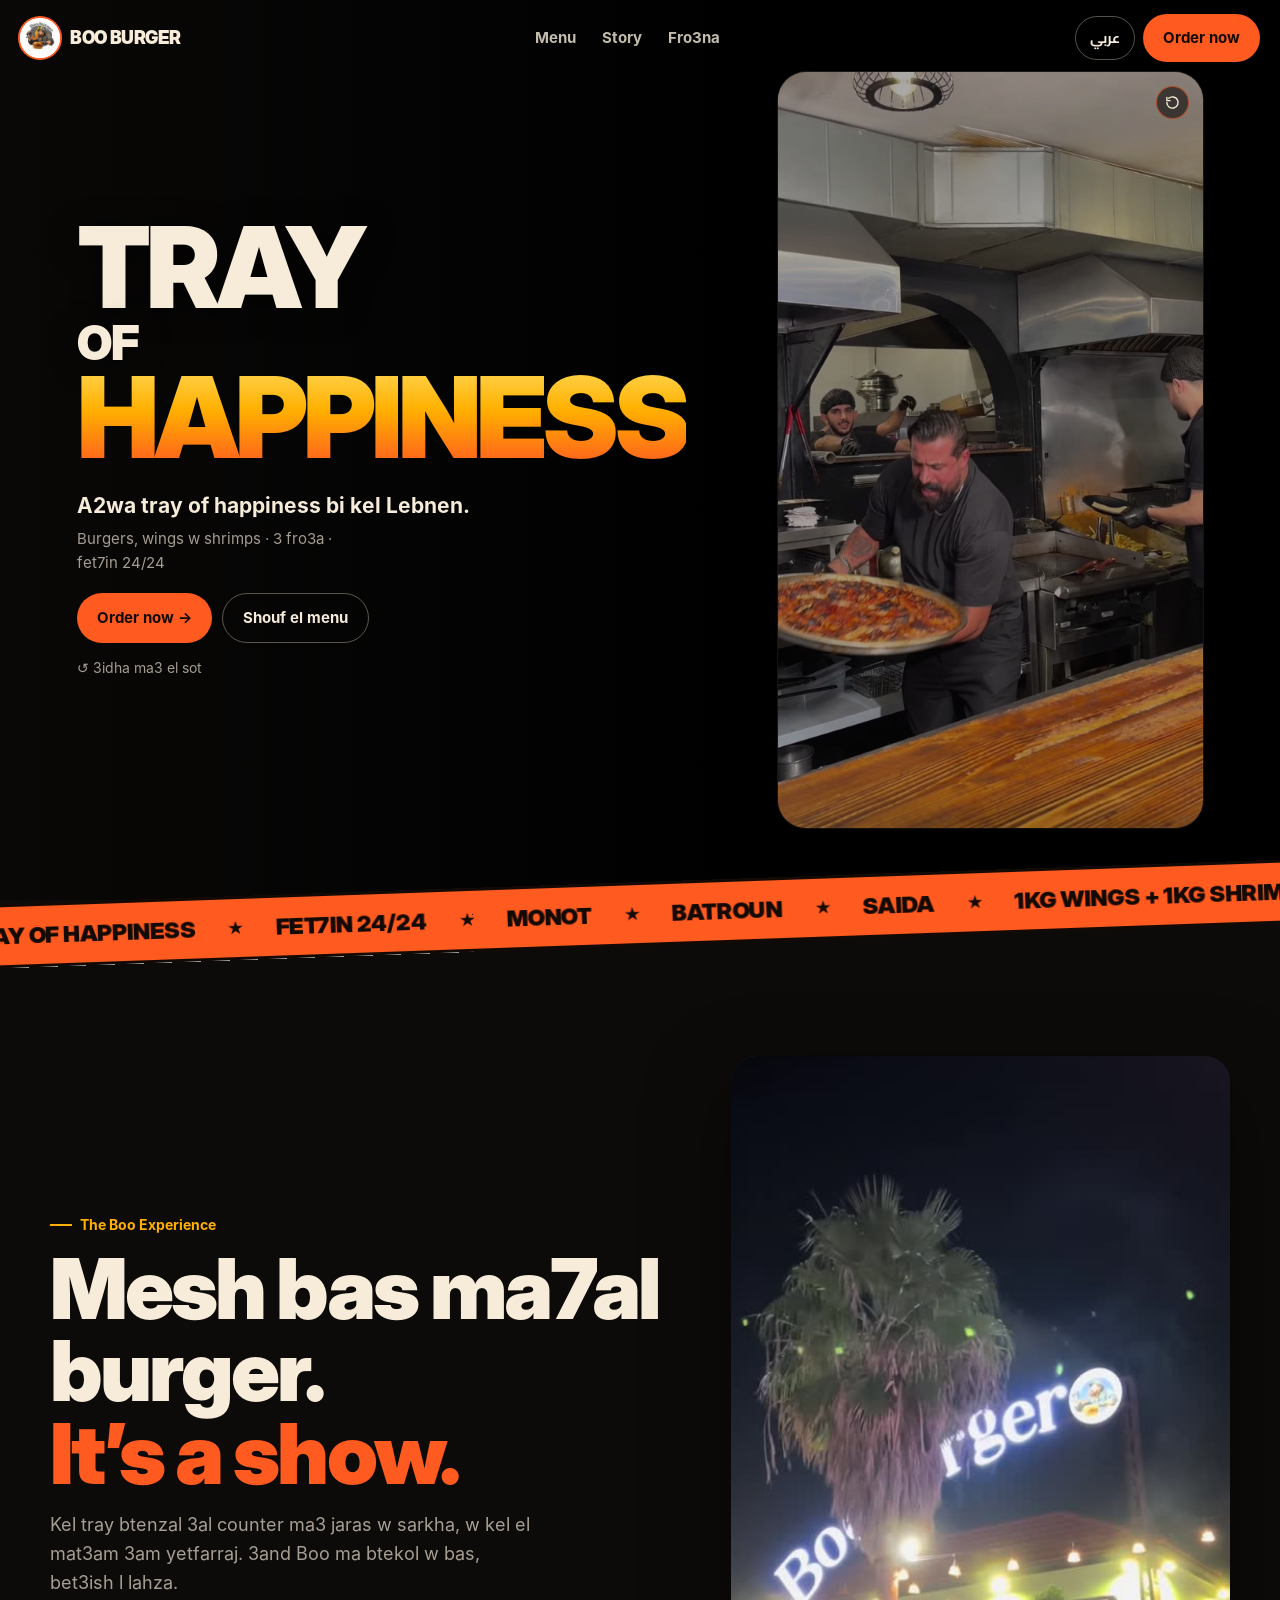
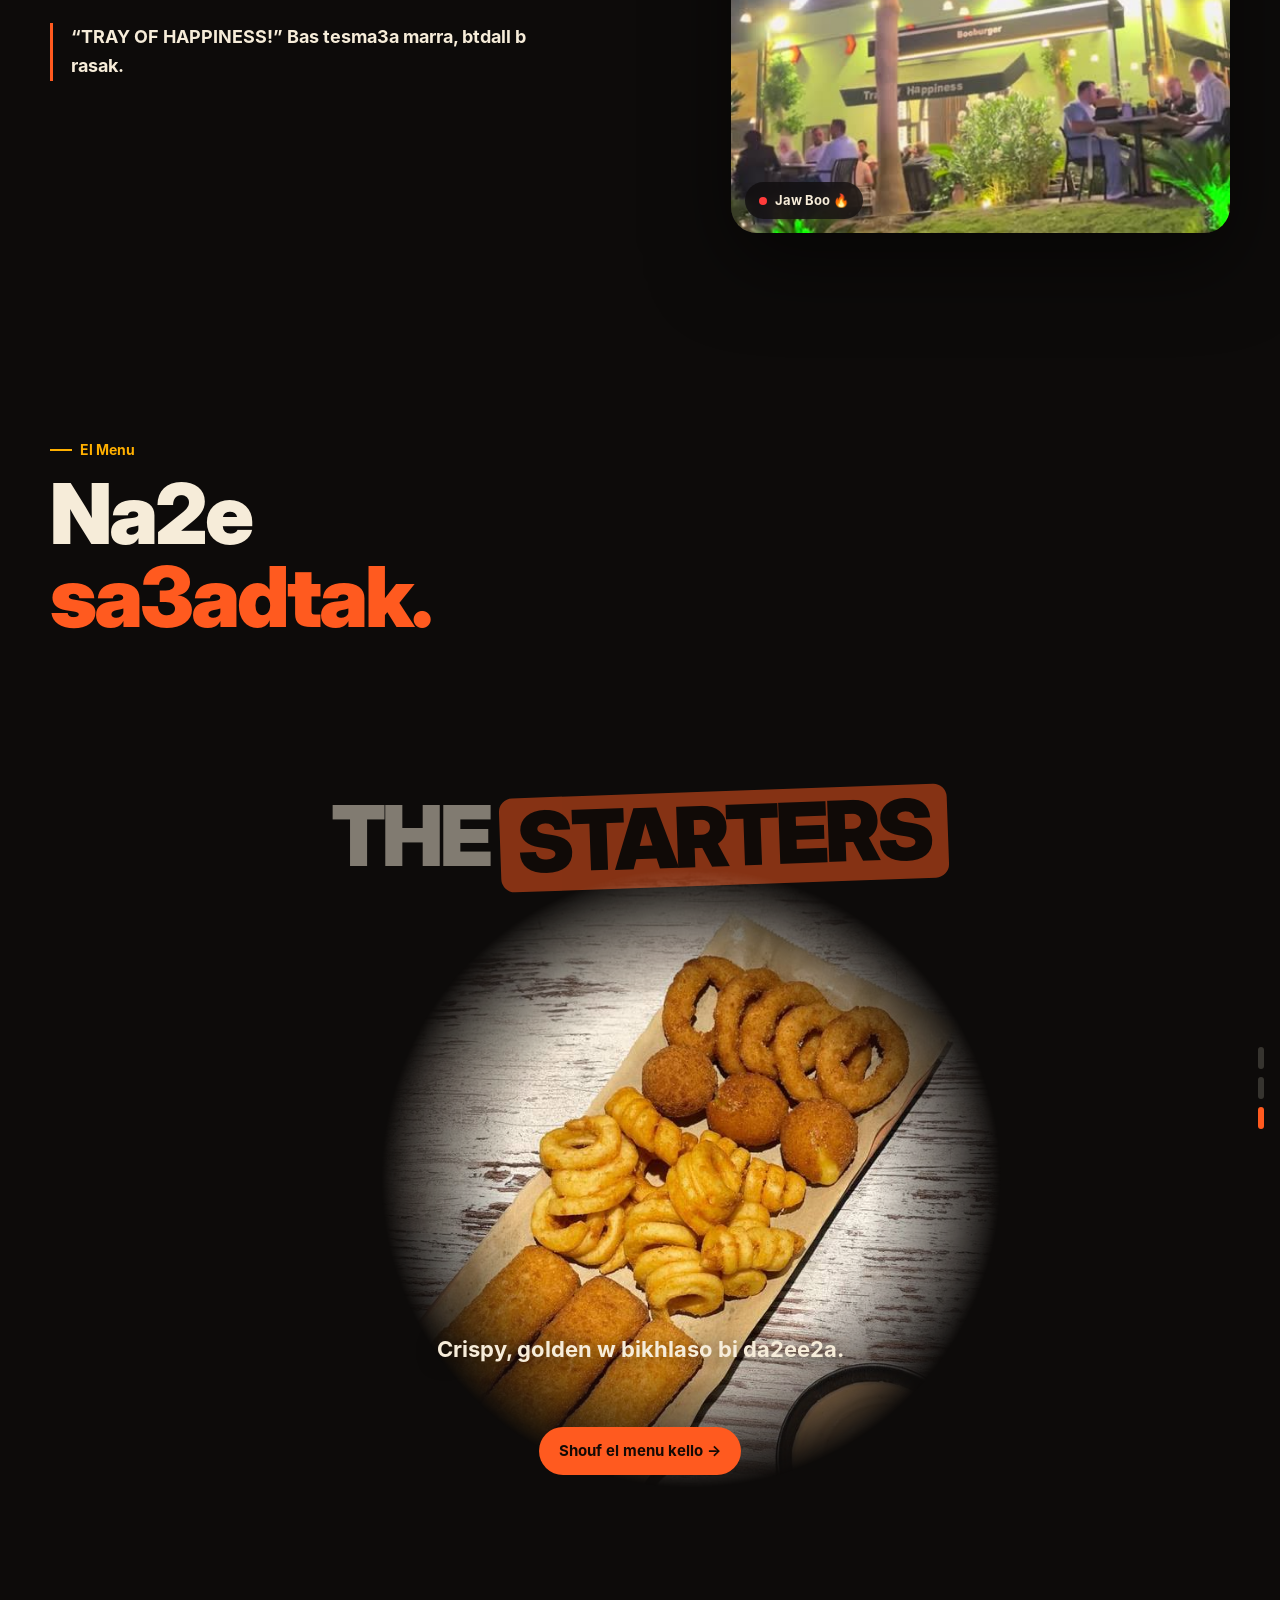
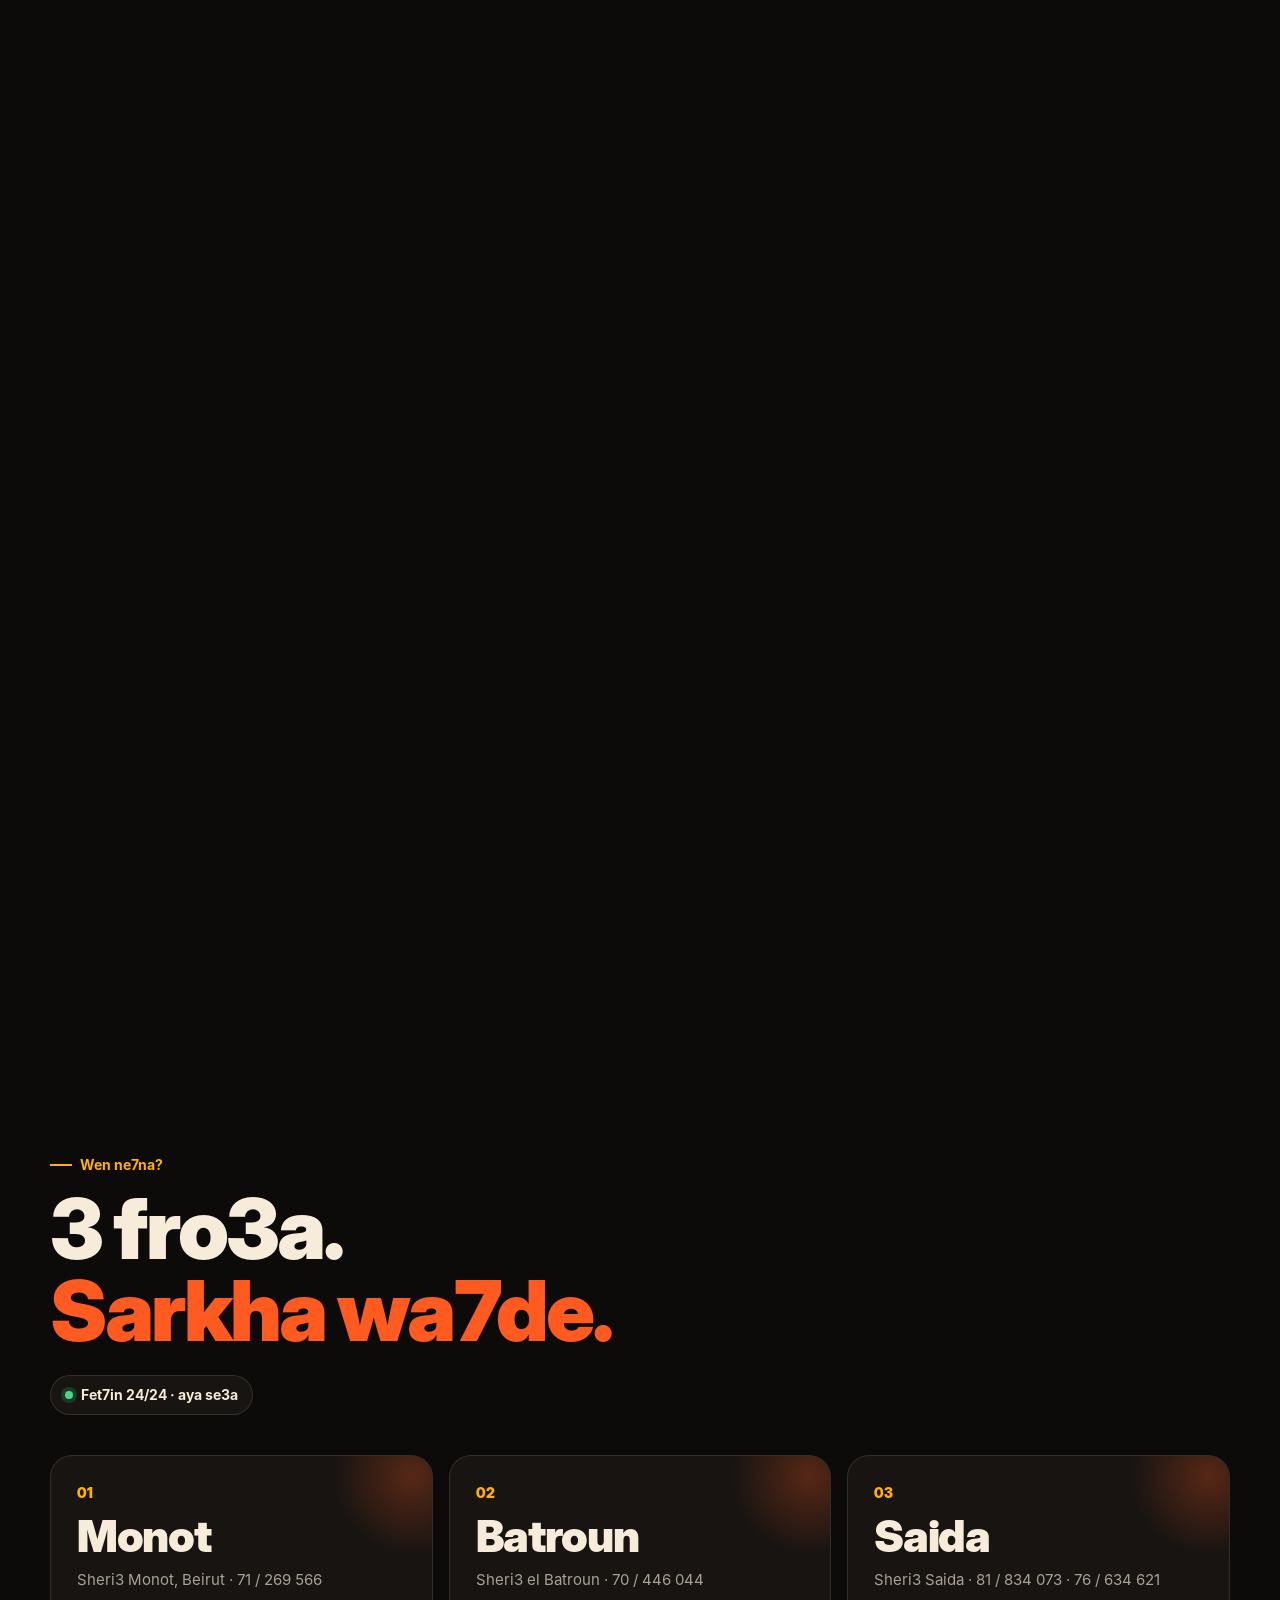
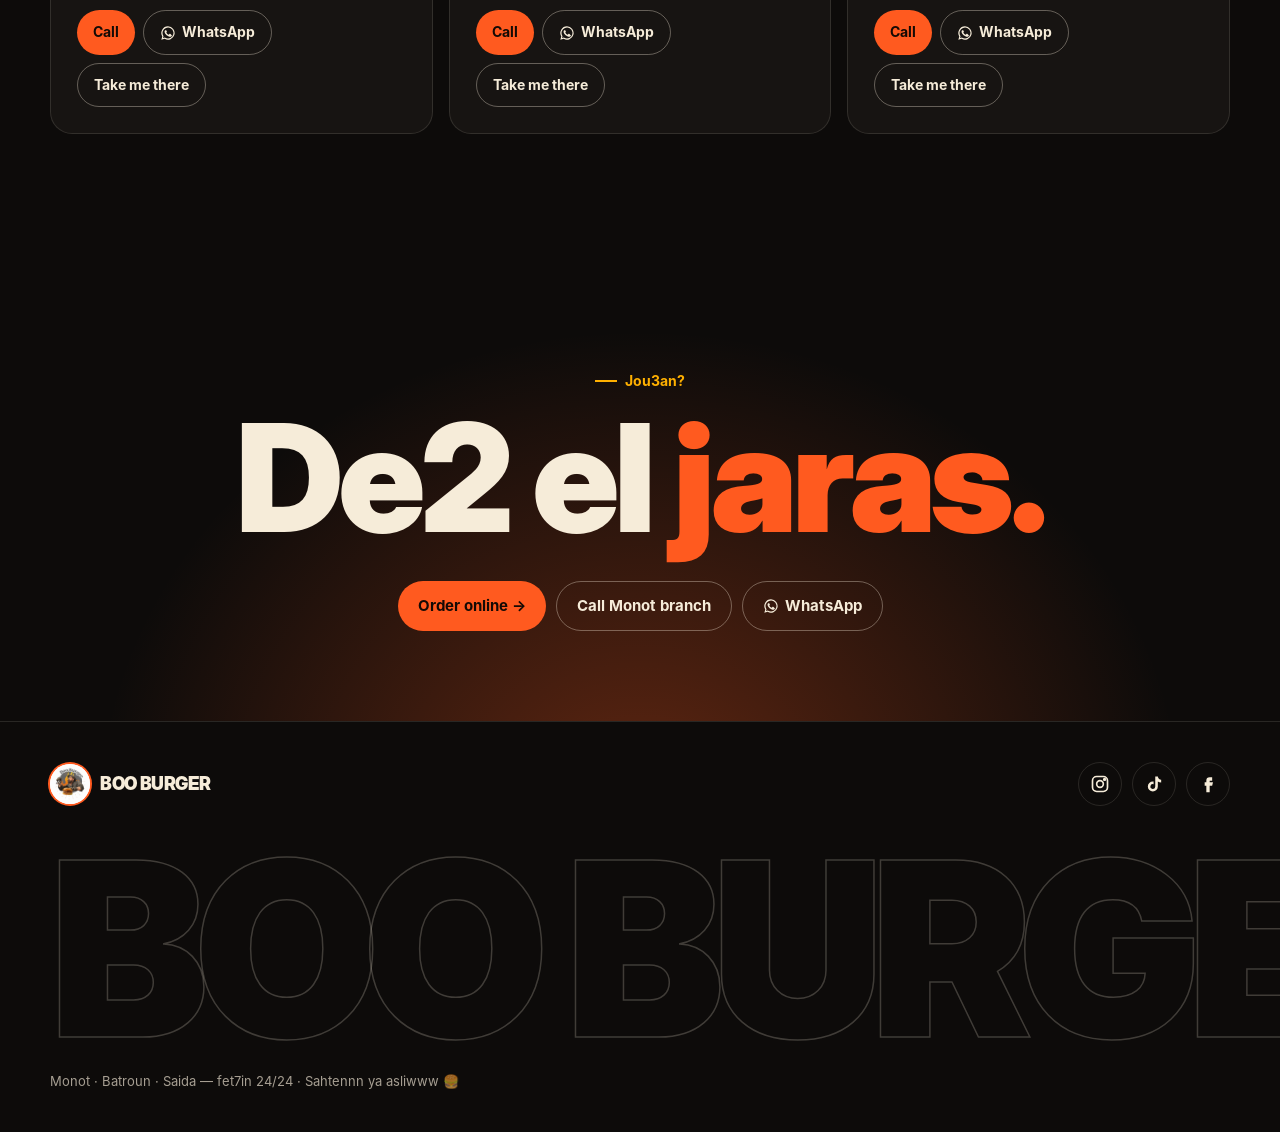
==== index.html @ 5bb448a5 "Boo Burger website demo: home, menu and story pages Home with Tray of Happiness intro video, Boo Exp" ====
<!DOCTYPE html>
<html lang="en" dir="ltr">
<head>
<meta charset="utf-8">
<base href="./">
<meta name="viewport" content="width=device-width, initial-scale=1, viewport-fit=cover">
<title>Boo Burger — Tray of Happiness | Monot · Batroun · Saida</title>
<meta name="description" content="Boo Burger, Lebanon. A2wa tray of happiness bi kel Lebnen: kilo wings, fries, toum w Pepsi. Monot, Batroun w Saida. Fet7in 24/24.">
<meta name="theme-color" content="#0d0b0a">
<meta property="og:title" content="Boo Burger | Tray of Happiness">
<meta property="og:description" content="A2wa tray of happiness bi kel Lebnen. Monot · Batroun · Saida, fet7in 24/24.">
<meta property="og:image" content="assets/img/tray.jpg">
<link rel="icon" href="assets/img/logo.png">
<link rel="preconnect" href="https://fonts.googleapis.com">
<link rel="preconnect" href="https://fonts.gstatic.com" crossorigin>
<link href="https://fonts.googleapis.com/css2?family=Cairo:wght@500;700;900&display=swap" rel="stylesheet">
<link rel="stylesheet" href="assets/site.css">
</head>
<body>


<nav class="nav" id="nav">
  <a href="./" data-nav class="brand"><span class="badge"><img src="assets/img/logo.png" alt="Boo Burger"></span><span class="en">Boo Burger</span></a>
  <div class="links"><a href="menu/" data-nav data-route="menu" data-k="nMenu">Menu</a><a href="thestory/" data-nav data-route="story" data-k="nStory">Story</a><a href="./#branches" data-nav data-route="branches" data-k="nBr">Branches</a></div>
  <div class="navr">
    <button class="lang" id="lang" aria-label="Switch language">عربي</button>
    <a class="pill fire" href="https://fmcshops.com/booburger" target="_blank" rel="noopener" data-k="order">Order now</a>
  </div>
</nav>

<main class="page" data-page="home">
<header class="hero" id="top">
  <canvas class="bgc" id="bgc" width="36" height="64" aria-hidden="true"></canvas>
  <div class="stage"><video id="hv" muted autoplay playsinline preload="auto" poster="assets/img/hero-poster.jpg" src="assets/video/hero.mp4"></video><div class="dim"></div></div>
  <div class="shade"></div>
  <div class="flash" id="flash"></div>

  <div class="copy">
    <h1 class="tray" id="tray" dir="ltr" aria-label="Tray of Happiness">
      <span class="w1">Tray</span><span class="of">of</span><span class="hap"><i class="hp1">Happi</i><i class="hp2">ness</i></span>
    </h1>
    <div class="after">
      <p data-k="heroP">A2wa tray of happiness bi kel Lebnen.</p>
      <p class="sub" data-k="heroSub">Burgers, wings &amp; shrimps · 3 fro3a · fet7in 24/24</p>
      <div class="row">
        <a class="pill fire" href="https://fmcshops.com/booburger" target="_blank" rel="noopener" data-k="orderArrow">Order now →</a>
        <a class="pill ghost" href="menu/" data-nav data-k="seeMenu">See the menu</a>
      </div>
      <button class="replay" id="replay" data-k="replay">↺ Again, with sound</button>
    </div>
  </div>

  <button class="snd call" id="snd" aria-label="Sound">
    <svg id="sndIcon" viewBox="0 0 24 24" fill="none" stroke="currentColor" stroke-width="2.2" stroke-linecap="round"></svg>
    <span class="lbl"></span>
  </button>
</header>

<div class="ticker" aria-hidden="true"><div class="t" data-k="ticker"></div></div>

<section class="sec" id="show">
  <div class="wrap show">
    <div>
      <div class="eyebrow rv"><span class="en">The Boo Experience</span></div>
      <h2 class="h2 rv" data-k="showH">Mesh bas burger joint.<br><em>It's a show.</em></h2>
      <p class="lede rv" data-k="showP">Every tray lands on the counter with a bell and a shout, w kel el mat3am 3am yetfarraj. At Boo you don't just eat, you live the moment.</p>
      <blockquote class="quote rv" data-k="quote">“TRAY OF HAPPINESS!” Once you hear it, btdall b rasak.</blockquote>
    </div>
    <div class="reel rv">
      <video src="assets/video/vibe.mp4" autoplay muted loop playsinline preload="metadata" poster="assets/img/vibe-poster.jpg"></video>
      <div class="tag"><i></i><span data-k="live">Live mn el matbakh</span></div>
    </div>
  </div>
</section>

<section class="sec sc-head" id="na2e">
  <div class="wrap">
    <div class="eyebrow rv" data-k="menuE"></div>
    <h2 class="h2 rv" data-k="menuH"></h2>
  </div>
</section>
<section class="showcase" id="showcase">
  <div class="sc-pin">
    <div class="ch" data-ch="0">
      <h3 class="ttl en">Our signature <span class="tagr">Burgers</span></h3>
      <div class="f" style="--x:16%;--y:60%;--w:min(46vw,360px)" data-fx="-70" data-fy="20" data-fr="-25"><img src="assets/img/sc/b1.jpg" alt="Lebanese burger"></div>
      <div class="f" style="--x:84%;--y:60%;--w:min(46vw,360px)" data-fx="70" data-fy="20" data-fr="25"><img src="assets/img/sc/b3.jpg" alt="Juice burger"></div>
      <div class="f" style="--x:50%;--y:58%;--w:min(74vw,540px)" data-fx="0" data-fy="60" data-fr="0"><img src="assets/img/sc/b2.jpg" alt="Grilled chicken burger"></div>
      <p class="scsub" data-k="sc1"></p>
    </div>
    <div class="ch" data-ch="1">
      <h3 class="ttl en">Tray of <span class="tagr">Happiness</span></h3>
      <div class="f" style="--x:30%;--y:60%;--w:min(64vw,500px)" data-fx="-80" data-fy="10" data-fr="-30"><img src="assets/img/sc/wings.jpg" alt="Wings tray"></div>
      <div class="f" style="--x:70%;--y:63%;--w:min(64vw,500px)" data-fx="80" data-fy="15" data-fr="30"><img src="assets/img/sc/shrimp.jpg" alt="Shrimp tray"></div>
      <p class="scsub" data-k="sc2"></p>
    </div>
    <div class="ch" data-ch="2">
      <h3 class="ttl en">The <span class="tagr">Starters</span></h3>
      <div class="f" style="--x:54%;--y:60%;--w:min(92vw,620px)" data-fx="70" data-fy="30" data-fr="18"><img src="assets/img/sc/platter.jpg" alt="Starters platter"></div>
      <p class="scsub" data-k="sc3"></p>
    </div>
    <div class="sc-dots" aria-hidden="true"><i></i><i></i><i></i></div>
    <a class="pill fire sc-cta" href="menu/" data-nav data-k="scCta"></a>
  </div>
</section>

<section class="sec" id="branches">
  <div class="wrap">
    <div class="eyebrow rv" data-k="brE">Wen ne7na?</div>
    <h2 class="h2 rv" data-k="brH">3 branches.<br><em>One shout.</em></h2>
    <div style="margin-top:22px" class="rv"><span class="open" id="open"><i></i><span></span></span></div>
    <div class="branches">
      <div class="br rv">
        <span class="n">01</span><h3 data-k="b1">Monot</h3><span class="meta"><span data-k="b1m">Monot Street, Beirut</span> · <bdi dir="ltr">71 / 269 566</bdi></span>
        <div class="row"><a class="pill fire" href="tel:+96171269566" data-k="call">Call</a><a class="pill ghost wa" data-wa="96171269566" target="_blank" rel="noopener"><svg viewBox="0 0 24 24" width="16" height="16" fill="currentColor"><path d="M12 2a10 10 0 0 0-8.6 15.1L2 22l5-1.3A10 10 0 1 0 12 2zm0 18.2a8.2 8.2 0 0 1-4.2-1.2l-.3-.2-3 .8.8-2.9-.2-.3A8.2 8.2 0 1 1 12 20.2zm4.5-6.1c-.2-.1-1.5-.7-1.7-.8s-.4-.1-.6.1-.7.8-.8 1-.3.2-.5.1a6.7 6.7 0 0 1-3.3-2.9c-.2-.4.2-.4.7-1.3.1-.2 0-.3 0-.4l-.8-1.8c-.2-.5-.4-.4-.6-.4h-.5a1 1 0 0 0-.7.3 3 3 0 0 0-.9 2.2 5.2 5.2 0 0 0 1.1 2.8 11.9 11.9 0 0 0 4.6 4c1.7.7 2.4.8 3.2.7.5-.1 1.5-.6 1.8-1.2s.2-1.1.1-1.2-.2-.2-.4-.3z"/></svg>WhatsApp</a><a class="pill ghost" href="https://share.google/N6n7sUyI0MMJipxE0" target="_blank" rel="noopener" data-k="dir">Khodni la honik</a></div>
      </div>
      <div class="br rv">
        <span class="n">02</span><h3 data-k="b2">Batroun</h3><span class="meta"><span data-k="b2m">Batroun Street</span> · <bdi dir="ltr">70 / 446 044</bdi></span>
        <div class="row"><a class="pill fire" href="tel:+96170446044" data-k="call">Call</a><a class="pill ghost wa" data-wa="96170446044" target="_blank" rel="noopener"><svg viewBox="0 0 24 24" width="16" height="16" fill="currentColor"><path d="M12 2a10 10 0 0 0-8.6 15.1L2 22l5-1.3A10 10 0 1 0 12 2zm0 18.2a8.2 8.2 0 0 1-4.2-1.2l-.3-.2-3 .8.8-2.9-.2-.3A8.2 8.2 0 1 1 12 20.2zm4.5-6.1c-.2-.1-1.5-.7-1.7-.8s-.4-.1-.6.1-.7.8-.8 1-.3.2-.5.1a6.7 6.7 0 0 1-3.3-2.9c-.2-.4.2-.4.7-1.3.1-.2 0-.3 0-.4l-.8-1.8c-.2-.5-.4-.4-.6-.4h-.5a1 1 0 0 0-.7.3 3 3 0 0 0-.9 2.2 5.2 5.2 0 0 0 1.1 2.8 11.9 11.9 0 0 0 4.6 4c1.7.7 2.4.8 3.2.7.5-.1 1.5-.6 1.8-1.2s.2-1.1.1-1.2-.2-.2-.4-.3z"/></svg>WhatsApp</a><a class="pill ghost" href="https://www.google.com/maps/search/?api=1&query=Boo+Burger+Batroun" target="_blank" rel="noopener" data-k="dir">Khodni la honik</a></div>
      </div>
      <div class="br rv">
        <span class="n">03</span><h3 data-k="b3">Saida</h3><span class="meta"><span data-k="b3m">Saida Street</span> · <bdi dir="ltr">81 / 834 073</bdi> · <bdi dir="ltr">76 / 634 621</bdi></span>
        <div class="row"><a class="pill fire" href="tel:+96181834073" data-k="call">Call</a><a class="pill ghost wa" data-wa="96181834073" target="_blank" rel="noopener"><svg viewBox="0 0 24 24" width="16" height="16" fill="currentColor"><path d="M12 2a10 10 0 0 0-8.6 15.1L2 22l5-1.3A10 10 0 1 0 12 2zm0 18.2a8.2 8.2 0 0 1-4.2-1.2l-.3-.2-3 .8.8-2.9-.2-.3A8.2 8.2 0 1 1 12 20.2zm4.5-6.1c-.2-.1-1.5-.7-1.7-.8s-.4-.1-.6.1-.7.8-.8 1-.3.2-.5.1a6.7 6.7 0 0 1-3.3-2.9c-.2-.4.2-.4.7-1.3.1-.2 0-.3 0-.4l-.8-1.8c-.2-.5-.4-.4-.6-.4h-.5a1 1 0 0 0-.7.3 3 3 0 0 0-.9 2.2 5.2 5.2 0 0 0 1.1 2.8 11.9 11.9 0 0 0 4.6 4c1.7.7 2.4.8 3.2.7.5-.1 1.5-.6 1.8-1.2s.2-1.1.1-1.2-.2-.2-.4-.3z"/></svg>WhatsApp</a><a class="pill ghost" href="https://www.google.com/maps/search/?api=1&query=Boo+Burger+Saida" target="_blank" rel="noopener" data-k="dir">Khodni la honik</a></div>
      </div>
    </div>
  </div>
</section>

<section class="cta">
  <div class="wrap">
    <div class="eyebrow rv" style="justify-content:center" data-k="ctaE">Jou3an?</div>
    <h2 class="h2 rv" data-k="ctaH">Ring the <em>bell.</em></h2>
    <div class="row rv">
      <a class="pill fire" href="https://fmcshops.com/booburger" target="_blank" rel="noopener" data-k="orderOnline">Order online →</a>
      <a class="pill ghost" href="tel:+96171269566" data-k="callMonot">Call Monot</a>
      <a class="pill ghost wa" data-wa="96171269566" target="_blank" rel="noopener"><svg viewBox="0 0 24 24" width="16" height="16" fill="currentColor"><path d="M12 2a10 10 0 0 0-8.6 15.1L2 22l5-1.3A10 10 0 1 0 12 2zm0 18.2a8.2 8.2 0 0 1-4.2-1.2l-.3-.2-3 .8.8-2.9-.2-.3A8.2 8.2 0 1 1 12 20.2zm4.5-6.1c-.2-.1-1.5-.7-1.7-.8s-.4-.1-.6.1-.7.8-.8 1-.3.2-.5.1a6.7 6.7 0 0 1-3.3-2.9c-.2-.4.2-.4.7-1.3.1-.2 0-.3 0-.4l-.8-1.8c-.2-.5-.4-.4-.6-.4h-.5a1 1 0 0 0-.7.3 3 3 0 0 0-.9 2.2 5.2 5.2 0 0 0 1.1 2.8 11.9 11.9 0 0 0 4.6 4c1.7.7 2.4.8 3.2.7.5-.1 1.5-.6 1.8-1.2s.2-1.1.1-1.2-.2-.2-.4-.3z"/></svg>WhatsApp</a>
    </div>
  </div>
</section>
</main>

<main class="page" data-page="menu" hidden>
<section class="sec menu-page" id="menu">
  <div class="wrap">
    <div class="menu-head">
      <div>
        <div class="eyebrow" data-k="menuE"></div>
        <h2 class="h2" data-k="menuH"></h2>
      </div>
    </div>
    <div class="chipbar">
      <div class="tabs" id="tabs">
        <button class="tab on" data-f="kg" data-k="cKg"></button>
        <button class="tab" data-f="burgers" data-k="cBurg"></button>
        <button class="tab" data-f="apps" data-k="cApps"></button>
        <button class="tab" data-f="drinks" data-k="cDrinks"></button>
      </div>
    </div>

    <div class="grp" data-c="kg" id="g_kg">
      <article class="tbig">
        <div class="ph"><img src="assets/img/tray.jpg" alt="Tray of Happiness" style="object-position:50% 45%"><span class="chip" data-k="chipLegend"></span><span class="kg">1KG + 1KG</span></div>
        <div class="bd">
          <h3>Tray of Happiness</h3>
          <p class="combo">1KG Wings + 1KG Shrimps</p>
          <p data-k="m_tray"></p>
          <div class="bigprice"><b>$33</b><small class="lbp" data-lbp="2970000"></small></div>
          <a class="pill fire" href="https://fmcshops.com/booburger" target="_blank" rel="noopener" data-k="go"></a>
        </div>
      </article>
      <h3 class="subh" data-k="cKgH"></h3>
      <div class="blist" id="l_kg"></div>
    </div>

    <div class="grp" data-c="burgers" id="g_burgers">
          <h3 class="subh" data-k="cBurgH"></h3>
          <div class="blist" id="l_burgers"></div>
    </div>

    <div class="grp" data-c="apps" id="g_apps">
      <h3 class="subh" data-k="cAppsH"></h3>
      <div class="blist" id="l_apps"></div>
    </div>

    <div class="grp" data-c="drinks" id="g_drinks">
      <h3 class="subh" data-k="cDrinksH"></h3>
      <div class="blist" id="l_drinks"></div>
    </div>

    <p class="note" data-k="note"></p>
  </div>
</section>
</main>

<main class="page" data-page="story" hidden>
<section class="story" id="story">
  <div class="sv"><video src="assets/video/story-highlight.mp4" autoplay muted loop playsinline preload="metadata" poster="assets/img/story-poster.jpg"></video></div>
  <div class="wrap scopy">
    <div class="eyebrow rv" data-k="stE"></div>
    <h2 class="h2 rv" data-k="stH"></h2>
    <p class="lede rv" data-k="stP"></p>
    <div class="who rv"><span class="badge"><img src="assets/img/logo.png" alt=""></span><div><b class="en">Ibrahim Farchoukh</b><small data-k="stWho"></small></div></div>
    <button class="pill fire rv" id="playStory" data-k="stBtn"></button>
  </div>
</section>
</main>

<footer>
  <div class="wrap">
    <div class="foot">
      <a href="./" data-nav class="brand"><span class="badge"><img src="assets/img/logo.png" alt=""></span><span class="en">Boo Burger</span></a>
      <div class="soc">
        <a href="https://www.instagram.com/booburger.lb/" target="_blank" rel="noopener" aria-label="Instagram"><svg viewBox="0 0 24 24" fill="none" stroke="currentColor" stroke-width="2"><rect x="3" y="3" width="18" height="18" rx="5"/><circle cx="12" cy="12" r="4"/><circle cx="17.5" cy="6.5" r="1" fill="currentColor"/></svg></a>
        <a href="https://www.tiktok.com/@booburgerlb" target="_blank" rel="noopener" aria-label="TikTok"><svg viewBox="0 0 24 24" fill="currentColor"><path d="M16.6 3c.3 2.2 1.8 3.8 4 4v3.1c-1.5 0-2.9-.4-4-1.2V15a6 6 0 1 1-6-6c.3 0 .6 0 .9.1v3.2a2.9 2.9 0 1 0 2 2.7V3h3.1z"/></svg></a>
        <a href="https://www.facebook.com/Booburger.lb" target="_blank" rel="noopener" aria-label="Facebook"><svg viewBox="0 0 24 24" fill="currentColor"><path d="M14 8h3V4h-3a4 4 0 0 0-4 4v2H8v4h2v8h4v-8h3l1-4h-4V8z"/></svg></a>
      </div>
    </div>
    <div class="mark">Boo Burger</div>
    <p class="fine" data-k="fine">Monot · Batroun · Saida — fet7in 24/24</p>
  </div>
</footer>

<div class="modal" id="modal" aria-hidden="true">
  <button class="mclose" id="mclose" aria-label="Close">✕</button>
  <video id="fullv" controls playsinline preload="none" poster="assets/img/story-poster.jpg" src="assets/video/story-full.mp4"></video>
</div>

<div class="dock" id="dock">
  <a class="pill fire" href="https://fmcshops.com/booburger" target="_blank" rel="noopener" data-k="order">Order now</a>
  <a class="pill ghost" href="./#branches" data-nav data-k="callBr">Call a branch</a>
</div>

<script src="assets/app.js"></script>
</body>
</html>
---- assets/site.css ----
@font-face{font-family:"BooDisplay";src:url(fonts/display.woff) format("woff");font-weight:900;font-display:block}
@font-face{font-family:"BooBody";src:url(fonts/body.woff) format("woff");font-weight:400;font-display:swap}
@font-face{font-family:"BooBody";src:url(fonts/body-b.woff) format("woff");font-weight:700;font-display:swap}
:root{
  --ink:#0d0b0a; --char:#171412; --smoke:#26211e; --line:rgba(246,236,217,.12);
  --flame:#ff5a1f; --amber:#ffb000; --cream:#f6ecd9; --mute:rgba(246,236,217,.66);
  --display:"BooDisplay","Cairo","Arial Black",system-ui,sans-serif;
  --body:"BooBody","Cairo",system-ui,-apple-system,"Segoe UI",Roboto,sans-serif;
  --r:18px;
}
*{box-sizing:border-box;margin:0;padding:0}
html{scroll-behavior:smooth;-webkit-text-size-adjust:100%;overflow-x:hidden}
@supports (overflow:clip){html,body{overflow-x:clip}}
body{background:var(--ink);color:var(--cream);font-family:var(--body);line-height:1.6;overflow-x:hidden}
img,video{display:block;max-width:100%}
a{color:inherit;text-decoration:none}
button{font:inherit;color:inherit;background:none;border:0;cursor:pointer}
.wrap{width:min(1180px,100% - 40px);margin-inline:auto}
.en{direction:ltr;unicode-bidi:isolate}

/* ---------- NAV ---------- */
.nav{position:fixed;inset:0 0 auto;z-index:50;display:flex;align-items:center;justify-content:space-between;
  padding:14px 20px;padding-top:max(14px,env(safe-area-inset-top));transition:background .3s}
.nav.solid{background:rgba(13,11,10,.8);backdrop-filter:blur(14px);-webkit-backdrop-filter:blur(14px);border-bottom:1px solid var(--line)}
.brand{display:flex;align-items:center;gap:10px;font-family:var(--display);font-weight:900;font-size:18px;letter-spacing:-.02em;text-transform:uppercase}
.badge{width:40px;height:40px;border-radius:50%;background:#fff;overflow:hidden;box-shadow:0 0 0 2px var(--flame);flex:none}
.badge img{width:100%;height:100%;object-fit:cover}
.links{display:flex;gap:26px;font-weight:700;font-size:15px}
.links a{opacity:.8}.links a:hover{opacity:1}
.pill{display:inline-flex;align-items:center;justify-content:center;gap:8px;padding:12px 20px;border-radius:999px;font-weight:700;font-size:15px;white-space:nowrap;transition:transform .15s ease,background .2s}
.pill:active{transform:scale(.96)}
.pill.fire{background:var(--flame);color:#140a05}
.pill.fire:hover{background:#ff6f3a}
.pill.ghost{border:1.5px solid rgba(246,236,217,.35)}
.pill.ghost:hover{border-color:var(--cream)}
@media (max-width:820px){.links{display:none}.nav .pill{padding:10px 16px;font-size:14px}}

/* ---------- HERO ---------- */
.hero{position:relative;height:100svh;min-height:620px;overflow:hidden;background:#000;isolation:isolate}
.hero .bgc{display:none;position:absolute;inset:-60px;width:calc(100% + 120px);height:calc(100% + 120px);filter:blur(40px) saturate(1.3) brightness(.55);z-index:-2;transform:scale(1.1)}
.stage{position:absolute;inset:0;z-index:-1}
#hv{width:100%;height:100%;object-fit:cover;object-position:50% 30%}
.dim{position:absolute;inset:0;background:rgba(13,11,10,.35);opacity:0;transition:opacity 1s ease}
.hero.blurred .dim{opacity:1}
.shade{position:absolute;inset:0;z-index:0;pointer-events:none;
  background:linear-gradient(180deg,rgba(13,11,10,.55) 0%,rgba(13,11,10,0) 22%,rgba(13,11,10,0) 52%,rgba(13,11,10,.88) 100%)}
@media (min-width:900px){
  .hero .bgc{display:block}
  .stage{right:auto;left:6vw;top:50%;transform:translateY(-50%);height:84vh;aspect-ratio:9/16;border-radius:28px;overflow:hidden;
    box-shadow:0 40px 120px rgba(0,0,0,.6),0 0 0 1px var(--line)}
  .shade{background:linear-gradient(270deg,rgba(13,11,10,.7),rgba(13,11,10,0) 60%)}
}

/* headline */
.copy{position:absolute;z-index:2;left:0;right:0;bottom:0;padding:0 20px calc(30px + env(safe-area-inset-bottom));pointer-events:none}
@media (min-width:900px){.copy{right:6vw;left:auto;top:0;bottom:0;display:flex;flex-direction:column;justify-content:center;width:min(50vw,720px);padding:0}}
.tray{font-family:"BooDisplay","Arial Black",sans-serif;font-weight:900;text-transform:uppercase;line-height:.84;letter-spacing:-.045em;font-size:clamp(56px,16vw,170px);text-align:right}
.tray span{display:block;white-space:nowrap;opacity:0;transform:scale(2.2);transform-origin:80% 60%;will-change:transform,opacity}
.tray .w1,.tray .of{text-shadow:0 4px 28px rgba(0,0,0,.6)}
.tray span.hit{animation:slam .42s cubic-bezier(.2,1.4,.4,1) forwards}
.tray .of{font-size:.42em;line-height:1.1;letter-spacing:-.02em;margin:.04em 0 .02em}
.tray .hap{background:linear-gradient(180deg,#ffd24a 0%,var(--amber) 40%,var(--flame) 100%);-webkit-background-clip:text;background-clip:text;color:transparent;padding-bottom:.04em}
@keyframes slam{0%{opacity:0;transform:scale(2.2)}60%{opacity:1}100%{opacity:1;transform:none}}
.flash{position:absolute;inset:0;z-index:1;background:radial-gradient(circle at 60% 65%,rgba(255,176,0,.55),rgba(255,90,31,0) 60%);opacity:0;pointer-events:none}
.flash.go{animation:flash .7s ease-out}
@keyframes flash{0%{opacity:0}15%{opacity:1}100%{opacity:0}}

.after{margin-top:20px;opacity:0;transform:translateY(16px);transition:opacity .8s ease .2s,transform .8s ease .2s;pointer-events:none}
.hero.blurred .after{opacity:1;transform:none;pointer-events:auto}
.after p{font-size:clamp(17px,2.4vw,21px);font-weight:700;color:var(--cream);max-width:30ch}
.after .sub{font-size:15px;font-weight:500;color:var(--mute);margin:4px 0 18px}
.after .row{display:flex;flex-wrap:wrap;gap:10px}
.replay{margin-top:14px;font-size:14px;color:var(--mute);display:inline-flex;align-items:center;gap:6px}
.replay:hover{color:var(--cream)}

/* sound chip */
.snd{position:absolute;z-index:4;left:16px;top:calc(76px + env(safe-area-inset-top));display:inline-flex;align-items:center;gap:8px;
  padding:10px 16px;border-radius:999px;font-weight:700;font-size:14px;
  background:rgba(13,11,10,.6);backdrop-filter:blur(10px);-webkit-backdrop-filter:blur(10px);border:1px solid rgba(255,90,31,.6)}
.snd svg{width:18px;height:18px;flex:none}
.snd.call{background:var(--flame);color:#140a05;border-color:var(--flame);box-shadow:0 8px 30px rgba(255,90,31,.45)}
.snd.call::before{content:"";position:absolute;inset:-6px;border-radius:999px;border:2px solid var(--flame);animation:ring 1.6s ease-out infinite;pointer-events:none}
.snd.icon .lbl{display:none}
.snd.icon{padding:10px}
@keyframes ring{0%{transform:scale(.94);opacity:.7}100%{transform:scale(1.22);opacity:0}}
@media (min-width:900px){.snd{left:calc(6vw + 14px);top:calc(8vh + 14px)}}

/* ---------- TICKER ---------- */
.ticker{background:var(--flame);color:#140a05;overflow:hidden;transform:rotate(2deg) scaleX(1.06);margin:-18px 0 0;position:relative;z-index:5;border-block:3px solid #140a05;direction:ltr}
.ticker .t{display:flex;gap:30px;padding:14px 0;width:max-content;animation:tick 28s linear infinite;align-items:center;font-family:var(--display);font-weight:900;font-size:22px;text-transform:uppercase;letter-spacing:-.01em;line-height:1.3}
.ticker .t span{display:inline-flex;align-items:center;gap:30px;line-height:1;height:30px;overflow:visible}
.ticker .t span::after{content:"★";font-size:16px}
@keyframes tick{to{transform:translateX(-50%)}}

/* ---------- SECTIONS ---------- */
.sec{padding:110px 0;position:relative}
.eyebrow{display:inline-flex;align-items:center;gap:8px;font-size:14px;font-weight:700;color:var(--amber);margin-bottom:12px}
.eyebrow::before{content:"";width:22px;height:2px;background:currentColor}
.h2{font-family:var(--display);font-weight:900;font-size:clamp(40px,7.4vw,84px);line-height:1.08}
.h2 .en{letter-spacing:-.035em}
.h2 em{font-style:normal;color:var(--flame)}
.lede{color:var(--mute);font-size:18px;max-width:44ch;margin-top:16px}

.show{display:grid;gap:48px;align-items:center}
@media (min-width:900px){.show{grid-template-columns:1.1fr .9fr;gap:70px}}
.reel{position:relative;aspect-ratio:9/14;border-radius:26px;overflow:hidden;background:var(--smoke);box-shadow:0 30px 80px rgba(0,0,0,.5)}
.reel video{width:100%;height:100%;object-fit:cover}
.reel .tag{position:absolute;right:14px;bottom:14px;display:flex;align-items:center;gap:8px;background:rgba(13,11,10,.7);backdrop-filter:blur(8px);-webkit-backdrop-filter:blur(8px);
  padding:8px 14px;border-radius:999px;font-size:13px;font-weight:700}
.reel .tag i{width:8px;height:8px;border-radius:50%;background:#ff3b3b;animation:blink 1.2s infinite}
@keyframes blink{50%{opacity:.25}}
.stats{display:grid;grid-template-columns:repeat(3,1fr);gap:12px;margin-top:34px}
.stat{border:1px solid var(--line);border-radius:var(--r);padding:16px 14px;background:var(--char)}
.stat b{display:block;font-family:var(--display);font-weight:900;font-size:clamp(26px,4.2vw,40px);line-height:1.05;letter-spacing:-.03em;direction:ltr;text-align:right}
.stat small{color:var(--mute);font-size:13px}
.quote{margin-top:26px;padding-inline-start:18px;border-inline-start:3px solid var(--flame);font-size:18px;font-weight:700;max-width:40ch}

.menu-head{display:flex;flex-wrap:wrap;align-items:end;justify-content:space-between;gap:20px;margin-bottom:38px}
.tabs{display:flex;gap:8px;flex-wrap:wrap}
.tab{padding:10px 18px;border-radius:999px;border:1.5px solid var(--line);font-weight:700;font-size:14px;transition:all .2s}
.tab.on{background:var(--cream);color:var(--ink);border-color:var(--cream)}
.cards{display:grid;gap:16px;grid-template-columns:repeat(auto-fill,minmax(260px,1fr))}
@media (max-width:640px){.cards{display:flex;overflow-x:auto;scroll-snap-type:x mandatory;margin-inline:-20px;padding:0 20px 10px;scrollbar-width:none}
  .cards::-webkit-scrollbar{display:none}.card{flex:0 0 78%;scroll-snap-align:start}}
.card{position:relative;border-radius:22px;overflow:hidden;background:var(--char);border:1px solid var(--line);display:flex;flex-direction:column;transition:transform .3s ease,border-color .3s}
.card:hover{transform:translateY(-6px);border-color:rgba(255,90,31,.6)}
.card.hide{display:none}
.card .ph{aspect-ratio:4/4.2;overflow:hidden;position:relative}
.card .ph img{width:100%;height:100%;object-fit:cover;transition:transform .6s ease}
.card:hover .ph img{transform:scale(1.06)}
.card .ph.type{display:grid;place-items:center;background:radial-gradient(circle at 70% 30%,#3a2416,#170f0b 70%)}
.card .ph.type span.big{font-family:"BooDisplay",sans-serif;font-weight:900;font-size:104px;line-height:1;color:transparent;-webkit-text-stroke:2px var(--flame);transform:rotate(8deg);letter-spacing:-.04em}
.card .ph.type span.emo{font-size:96px;transform:rotate(8deg)}
.card .chip{position:absolute;top:12px;right:12px;background:var(--amber);color:#140a05;font-size:12px;font-weight:700;padding:5px 11px;border-radius:999px}
.card .bd{padding:18px 18px 20px;display:flex;flex-direction:column;gap:6px;flex:1}
.card h3{font-family:"BooDisplay",sans-serif;font-weight:900;font-size:26px;line-height:1.05;text-transform:uppercase;letter-spacing:-.035em;direction:ltr;text-align:right}
.card p{color:var(--mute);font-size:15px;flex:1}
.card .go{margin-top:8px;font-weight:700;font-size:14px;color:var(--flame)}

.branches{display:grid;gap:16px;margin-top:40px}
@media (min-width:800px){.branches{grid-template-columns:repeat(3,1fr)}}
.br{border-radius:22px;padding:26px;background:var(--char);border:1px solid var(--line);display:flex;flex-direction:column;gap:10px;position:relative;overflow:hidden}
.br::after{content:"";position:absolute;left:-60px;top:-60px;width:160px;height:160px;border-radius:50%;background:radial-gradient(circle,rgba(255,90,31,.28),transparent 70%)}
.br .n{font-family:"BooDisplay",sans-serif;font-weight:900;font-size:14px;color:var(--amber)}
.br h3{font-family:var(--display);font-weight:900;font-size:44px;line-height:1.1}
.br .meta{color:var(--mute);font-size:15px}
.br .row{display:flex;flex-wrap:wrap;gap:8px;margin-top:auto;padding-top:8px}
.br .pill{padding:10px 16px;font-size:14px}
.open{display:inline-flex;align-items:center;gap:8px;font-size:14px;font-weight:700;padding:8px 14px;border-radius:999px;background:var(--char);border:1px solid var(--line)}
.open i{width:8px;height:8px;border-radius:50%;background:#3ddc84;box-shadow:0 0 0 4px rgba(61,220,132,.18)}
.open.closed i{background:#ff6b6b;box-shadow:0 0 0 4px rgba(255,107,107,.18)}

.cta{text-align:center;padding:120px 0 90px;background:radial-gradient(ellipse at 50% 120%,rgba(255,90,31,.35),transparent 60%)}
.cta .h2{font-size:clamp(60px,13vw,150px);line-height:1}
.cta .row{display:flex;justify-content:center;flex-wrap:wrap;gap:10px;margin-top:30px}

footer{border-top:1px solid var(--line);padding:40px 0 calc(110px + env(safe-area-inset-bottom));overflow:hidden}
.foot{display:flex;flex-wrap:wrap;justify-content:space-between;gap:24px;align-items:center}
.soc{display:flex;gap:10px}
.soc a{width:44px;height:44px;border-radius:50%;border:1px solid var(--line);display:grid;place-items:center;transition:all .2s}
.soc a:hover{background:var(--cream);color:var(--ink)}
.soc svg{width:20px;height:20px}
.mark{font-family:"BooDisplay",sans-serif;font-weight:900;text-transform:uppercase;font-size:clamp(70px,19vw,280px);line-height:.85;margin-top:40px;white-space:nowrap;direction:ltr;
  color:transparent;-webkit-text-stroke:1.5px rgba(246,236,217,.22);letter-spacing:-.05em}
.fine{color:var(--mute);font-size:13px;margin-top:18px}
@media (min-width:821px){footer{padding-bottom:40px}}

.dock{position:fixed;z-index:60;left:12px;right:12px;bottom:calc(12px + env(safe-area-inset-bottom));display:flex;gap:8px;padding:8px;border-radius:999px;
  background:rgba(23,20,18,.88);backdrop-filter:blur(14px);-webkit-backdrop-filter:blur(14px);border:1px solid var(--line);
  transform:translateY(140%);transition:transform .4s cubic-bezier(.2,.9,.3,1)}
.dock.up{transform:none}
.dock .pill{flex:1}
@media (min-width:821px){.dock{display:none}}

.rv{opacity:0;transform:translateY(28px);transition:opacity .9s ease,transform .9s cubic-bezier(.2,.8,.2,1)}
.rv.in{opacity:1;transform:none}
@media (prefers-reduced-motion:reduce){*{animation:none!important;transition:none!important}.rv{opacity:1;transform:none}.tray span{opacity:1;transform:none;filter:none}}

/* language toggle */
.navr{display:flex;align-items:center;gap:8px}
.lang{padding:10px 14px;border-radius:999px;border:1.5px solid rgba(246,236,217,.35);font-weight:700;font-size:14px;font-family:"Cairo",var(--body)}
.lang:hover{border-color:var(--cream)}

/* ---------- LTR (English) overrides ---------- */
html[dir=ltr] .tray{text-align:left}
html[dir=ltr] .tray span{transform-origin:20% 60%}
html[dir=ltr] .stat b,html[dir=ltr] .card h3{text-align:left}
html[dir=ltr] .card .chip{right:auto;left:12px}
html[dir=ltr] .reel .tag{right:auto;left:14px}
html[dir=ltr] .br::after{left:auto;right:-60px}
html[dir=ltr] .ticker{transform:rotate(-2deg) scaleX(1.06)}
html[dir=ltr] .h2{line-height:.98;letter-spacing:-.035em}
html[dir=ltr] .br h3{letter-spacing:-.03em;line-height:1}
html[dir=ltr] .snd{left:auto;right:16px}
@media (min-width:900px){
  html[dir=ltr] .stage{left:auto;right:6vw}
  html[dir=ltr] .copy{right:auto;left:6vw}
  html[dir=ltr] .shade{background:linear-gradient(90deg,rgba(13,11,10,.7),rgba(13,11,10,0) 60%)}
  html[dir=ltr] .snd{right:calc(6vw + 14px)}
}

/* menu v2 */
.grp.hide{display:none}
.trays{display:grid;gap:16px}
@media (min-width:800px){.trays{grid-template-columns:1fr 1fr}}
.tcard{border-radius:24px;overflow:hidden;background:var(--char);border:1px solid var(--line);display:flex;flex-direction:column}
.tcard .ph{aspect-ratio:16/11;position:relative;overflow:hidden;background:radial-gradient(circle at 30% 30%,#3a2416,#170f0b 70%)}
.tcard .ph img{width:100%;height:100%;object-fit:cover}
.tcard .ph .emo{position:absolute;inset:0;display:grid;place-items:center;font-size:120px;}
.tcard .chip{position:absolute;top:14px;right:14px;background:var(--amber);color:#140a05;font-size:12px;font-weight:700;padding:6px 12px;border-radius:999px}
html[dir=ltr] .tcard .chip{right:auto;left:14px}
.tcard .kg{position:absolute;bottom:14px;left:14px;font-family:"BooDisplay",sans-serif;font-weight:900;font-size:34px;letter-spacing:-.03em;line-height:1;
  background:var(--flame);color:#140a05;padding:8px 14px 6px;border-radius:12px;transform:rotate(-4deg);direction:ltr}
html[dir=ltr] .tcard .kg{left:auto;right:14px;transform:rotate(4deg)}
.tcard .bd{padding:22px;display:flex;flex-direction:column;gap:10px;flex:1}
.tcard .top{display:flex;justify-content:space-between;align-items:baseline;gap:12px}
.tcard h3{font-family:"BooDisplay",sans-serif;font-weight:900;font-size:clamp(24px,3.4vw,32px);line-height:1.02;letter-spacing:-.035em;text-transform:uppercase;direction:ltr}
.price{font-family:"BooDisplay",sans-serif;font-weight:900;color:var(--amber);font-size:30px;letter-spacing:-.03em;direction:ltr;white-space:nowrap}
.tcard p{color:var(--mute);font-size:16px;flex:1}
.tcard .pill{align-self:flex-start;margin-top:6px}
.subh{font-family:"BooDisplay",sans-serif;font-weight:900;font-size:clamp(30px,5vw,48px);letter-spacing:-.035em;text-transform:uppercase;margin:56px 0 8px;direction:ltr;text-align:start}
html[dir=rtl] .subh{text-align:right}
.blist{display:grid;column-gap:48px}
@media (min-width:800px){.blist{grid-template-columns:1fr 1fr}}
.item{display:flex;align-items:center;justify-content:space-between;gap:16px;padding:18px 0;border-bottom:1px solid var(--line)}
.item h4{font-family:"BooDisplay",sans-serif;font-weight:900;font-size:21px;letter-spacing:-.03em;text-transform:uppercase;line-height:1.1;direction:ltr;text-align:right}
html[dir=ltr] .item h4{text-align:left}
.item p{color:var(--mute);font-size:15px;margin-top:2px}
.item .price{font-size:26px}
.note{color:var(--mute);font-size:13px;margin-top:22px}

/* HAPPI + NESS land separately */
.tray .hap{opacity:1;transform:none;background:none;color:inherit;padding:0}
.tray .hap i{display:inline-block;font-style:normal;opacity:0;transform:scale(2.2);transform-origin:50% 60%;will-change:transform,opacity;
  background:linear-gradient(180deg,#ffd24a 0%,var(--amber) 40%,var(--flame) 100%);-webkit-background-clip:text;background-clip:text;color:transparent;padding-bottom:.04em}
.tray .hap i.hit{animation:slam .42s cubic-bezier(.2,1.4,.4,1) forwards}
.snd .lbl{display:inline}

/* story */
.story{padding:100px 0 110px;position:relative}
.sv{width:min(1180px,100% - 40px);margin:0 auto 34px;aspect-ratio:16/9;border-radius:24px;overflow:hidden;position:relative;background:var(--smoke)}
.sv video{width:100%;height:100%;object-fit:cover}
.who{display:flex;align-items:center;gap:12px;margin:24px 0 22px}
.who b{display:block;font-family:"BooDisplay",sans-serif;font-weight:900;font-size:22px;letter-spacing:-.03em;line-height:1.1}
.who small{color:var(--mute);font-size:14px}
@media (min-width:900px){
  .story{min-height:94vh;display:flex;align-items:flex-end;padding:0}
  .sv{position:absolute;inset:0;width:100%;margin:0;border-radius:0;aspect-ratio:auto}
  .sv::after{content:"";position:absolute;inset:0;background:linear-gradient(0deg,rgba(13,11,10,.95) 0%,rgba(13,11,10,.55) 40%,rgba(13,11,10,.15) 75%,rgba(13,11,10,.6) 100%)}
  .scopy{position:relative;z-index:2;padding:0 0 90px}
  .scopy .lede{color:rgba(246,236,217,.85)}
}
/* trays big card */
.tbig{border-radius:26px;overflow:hidden;background:var(--char);border:1px solid var(--line);display:grid}
@media (min-width:800px){.tbig{grid-template-columns:1.15fr 1fr}}
.tbig .ph{position:relative;aspect-ratio:16/12;overflow:hidden}
@media (min-width:800px){.tbig .ph{aspect-ratio:auto;min-height:420px}}
.tbig .ph img{width:100%;height:100%;object-fit:cover}
.tbig .chip{position:absolute;top:14px;right:14px;background:var(--amber);color:#140a05;font-size:12px;font-weight:700;padding:6px 12px;border-radius:999px}
html[dir=ltr] .tbig .chip{right:auto;left:14px}
.tbig .kg{position:absolute;bottom:16px;left:16px;font-family:"BooDisplay",sans-serif;font-weight:900;font-size:30px;letter-spacing:-.03em;line-height:1;
  background:var(--flame);color:#140a05;padding:9px 14px 7px;border-radius:12px;transform:rotate(-4deg);direction:ltr}
html[dir=ltr] .tbig .kg{left:auto;right:16px;transform:rotate(4deg)}
.tbig .bd{padding:28px;display:flex;flex-direction:column;gap:12px;justify-content:center}
.tbig h3{font-family:"BooDisplay",sans-serif;font-weight:900;font-size:clamp(30px,4.4vw,48px);line-height:.98;letter-spacing:-.04em;text-transform:uppercase;direction:ltr}
html[dir=rtl] .tbig h3,html[dir=rtl] .tbig .combo{text-align:right}
.tbig .combo{font-family:"BooDisplay",sans-serif;font-weight:900;color:var(--amber);font-size:20px;letter-spacing:-.02em;direction:ltr}
.tbig p{color:var(--mute);font-size:16px}
.tags{display:flex;gap:8px;flex-wrap:wrap}
.tags span{padding:7px 14px;border-radius:999px;border:1px solid var(--line);font-size:13px;font-weight:700}
.tbig .pill{align-self:flex-start;margin-top:6px}
/* burgers */
.bwrap{display:grid;gap:30px;margin-top:56px;align-items:start}
@media (min-width:900px){.bwrap{grid-template-columns:380px 1fr;gap:56px}}
.breel{position:relative;aspect-ratio:9/13;border-radius:24px;overflow:hidden;background:var(--smoke);box-shadow:0 30px 80px rgba(0,0,0,.5)}
@media (max-width:899px){.breel{aspect-ratio:4/5}}
.breel video{width:100%;height:100%;object-fit:cover}
.breel .tag{position:absolute;right:14px;bottom:14px;display:flex;align-items:center;gap:8px;background:rgba(13,11,10,.7);backdrop-filter:blur(8px);-webkit-backdrop-filter:blur(8px);padding:8px 14px;border-radius:999px;font-size:13px;font-weight:700}
html[dir=ltr] .breel .tag{right:auto;left:14px}
.breel .tag i{width:8px;height:8px;border-radius:50%;background:#ff3b3b;animation:blink 1.2s infinite}
.bwrap .subh{margin-top:0}
.offer{color:var(--amber);font-weight:700;font-size:16px;margin-bottom:6px}
.blist.one{grid-template-columns:1fr !important}
.otag{font-size:12px;font-weight:700;padding:6px 12px;border-radius:999px;background:rgba(255,90,31,.14);color:var(--flame);border:1px solid rgba(255,90,31,.35);white-space:nowrap}

/* full story player */
.modal{position:fixed;inset:0;z-index:100;background:rgba(5,4,4,.94);display:flex;align-items:center;justify-content:center;padding:20px;
  opacity:0;visibility:hidden;transition:opacity .3s,visibility .3s}
.modal.on{opacity:1;visibility:visible}
.modal video{width:min(1100px,100%);max-height:86vh;border-radius:18px;background:#000;box-shadow:0 30px 100px rgba(0,0,0,.7)}
.mclose{position:absolute;top:calc(16px + env(safe-area-inset-top));right:16px;width:46px;height:46px;border-radius:50%;background:rgba(246,236,217,.12);font-size:18px;font-weight:700}
.mclose:hover{background:rgba(246,236,217,.25)}
#playStory{font-size:16px;padding:14px 24px}

.pill.wa{gap:6px}
.pill.wa svg{flex:none}

/* prices */
.pr{text-align:end;flex:none;direction:ltr}
html[dir=rtl] .pr{text-align:left}
.pr b{display:block;font-family:"BooDisplay",sans-serif;font-weight:900;font-size:24px;letter-spacing:-.03em;color:var(--amber);line-height:1.05}
.pr small{display:block;font-size:12px;color:var(--mute);white-space:nowrap}
html[dir=rtl] .pr small{direction:rtl}
.item{padding:16px 0}
.item h4{font-size:19px}
.bigprice{display:flex;align-items:baseline;gap:12px;flex-wrap:wrap;direction:ltr}
html[dir=rtl] .bigprice{justify-content:flex-end}
.bigprice b{font-family:"BooDisplay",sans-serif;font-weight:900;font-size:46px;letter-spacing:-.04em;color:var(--amber);line-height:1}
.bigprice small{color:var(--mute);font-size:14px}
.grp + .grp{margin-top:20px}
.grp[data-c="kg"] .subh,.grp[data-c="apps"] .subh,.grp[data-c="drinks"] .subh{margin-top:56px}
.note{font-size:14px}

/* menu thumbs */
.item{justify-content:flex-start}
.item .it{flex:1;min-width:0}
.th{width:64px;height:64px;border-radius:14px;object-fit:cover;flex:none;background:var(--smoke)}
.th.emo{display:grid;place-items:center;font-size:28px;background:radial-gradient(circle at 30% 30%,#3a2416,#1c1512 75%);border:1px solid var(--line)}
@media (min-width:800px){.th{width:76px;height:76px}}
.item .pr{margin-inline-start:auto}

@media (min-width:900px){.breel{position:sticky;top:96px}}

/* ---------- pages ---------- */
.page[hidden]{display:none!important}
.links a.act{opacity:1;color:var(--flame)}
.menu-page{padding-top:110px}
.story-page-pad{padding-top:70px}
main[data-page="story"] .story{padding-top:110px}
@media (min-width:900px){main[data-page="story"] .story{padding-top:0}}

/* ---------- show section: small video beside text on phones ---------- */
@media (max-width:899px){
  .show{grid-template-columns:1fr 38%;gap:16px;align-items:start}
  .show .h2{font-size:clamp(30px,8.4vw,44px)}
  .show .lede{font-size:15px}
  .show .quote{font-size:15px}
  .show .reel{position:sticky;top:84px;aspect-ratio:9/16;border-radius:18px}
  .show .reel .tag{font-size:11px;padding:6px 10px;right:8px;bottom:8px}
  html[dir=ltr] .show .reel .tag{left:8px}
}

/* ---------- showcase ---------- */
.sc-head{padding:90px 0 0}
.showcase{height:400vh;position:relative}
.sc-pin{position:sticky;top:0;height:100vh;height:100svh;overflow:hidden}
.ch{position:absolute;inset:0;opacity:0;visibility:hidden;pointer-events:none}
.ttl{position:absolute;left:4%;right:4%;top:17%;text-align:center;font-family:"BooDisplay",sans-serif;font-weight:900;text-transform:uppercase;
  font-size:clamp(34px,8.6vw,84px);line-height:1;letter-spacing:-.045em;will-change:transform,opacity;direction:ltr}
.tagr{display:inline-block;background:var(--flame);color:#140a05;padding:.04em .2em .08em;border-radius:.16em;transform:rotate(-2deg)}
.f{position:absolute;left:var(--x);top:var(--y);width:var(--w);height:var(--w);margin:calc(var(--w) / -2) 0 0 calc(var(--w) / -2);will-change:transform}
.f img{width:100%;height:100%;object-fit:cover;-webkit-mask-image:radial-gradient(closest-side,#000 58%,transparent 100%);mask-image:radial-gradient(closest-side,#000 58%,transparent 100%)}
.scsub{position:absolute;left:6%;right:6%;bottom:19%;text-align:center;font-weight:700;font-size:clamp(16px,2.2vw,22px);color:var(--cream);text-shadow:0 2px 20px rgba(0,0,0,.8)}
.sc-cta{position:absolute;left:50%;bottom:calc(7% + env(safe-area-inset-bottom));transform:translateX(-50%);z-index:3}
.sc-dots{position:absolute;right:16px;top:50%;transform:translateY(-50%);display:flex;flex-direction:column;gap:8px;z-index:3}
html[dir=rtl] .sc-dots{right:auto;left:16px}
.sc-dots i{width:6px;height:22px;border-radius:4px;background:rgba(246,236,217,.18);transition:background .3s}
.sc-dots i.on{background:var(--flame)}
@media (max-width:820px){.sc-cta{bottom:calc(92px + env(safe-area-inset-bottom))}.scsub{bottom:calc(25% + 10px)}}

/* ---------- menu page: sticky jump chips ---------- */
.menu-page .menu-head{margin-bottom:14px}
.menu-page .menu-head .h2{font-size:clamp(34px,6vw,60px)}
.chipbar{position:sticky;top:68px;z-index:20;background:var(--ink);margin:0 -20px 24px;padding:10px 20px;border-bottom:1px solid var(--line)}
.chipbar .tabs{flex-wrap:nowrap;overflow-x:auto;scrollbar-width:none}
.chipbar .tabs::-webkit-scrollbar{display:none}
.chipbar .tab{flex:none;padding:8px 16px}
.menu-page .blist{grid-template-columns:1fr}
@media (min-width:900px){.menu-page .blist{grid-template-columns:1fr 1fr}}
.menu-page .tbig{margin-bottom:10px}
.menu-page .tbig .ph{aspect-ratio:16/9;min-height:0}
@media (min-width:800px){.menu-page .tbig{grid-template-columns:1fr 1fr}.menu-page .tbig .ph{aspect-ratio:auto;min-height:0;height:300px}.menu-page .tbig .bd{padding:24px 28px}.menu-page .tbig h3{font-size:clamp(26px,3vw,38px)}.menu-page .bigprice b{font-size:38px}}
/* smaller sound chip */
.snd{padding:7px 12px;font-size:12px;gap:6px}
.snd svg{width:15px;height:15px}
.snd.icon{padding:8px}
.snd.call::before{inset:-4px}
@supports (overflow:clip){html,body{overflow-x:clip}}
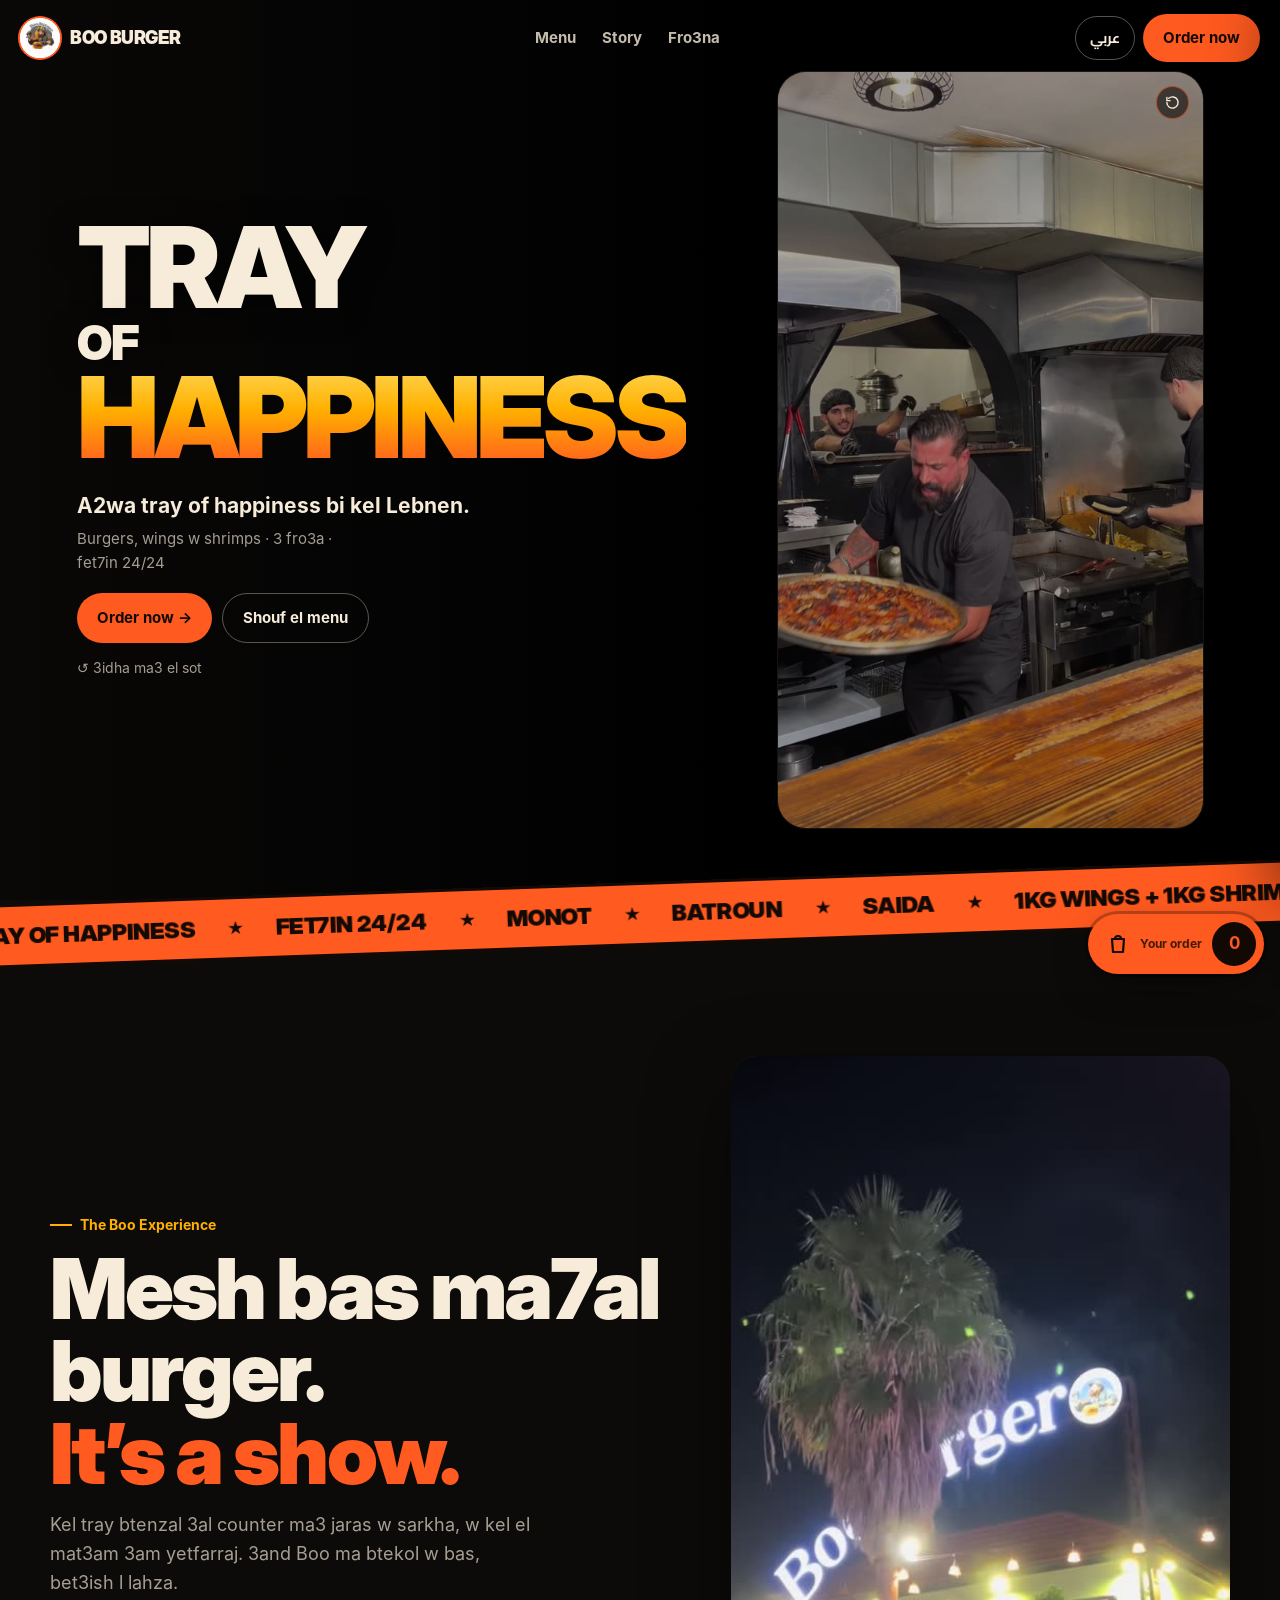
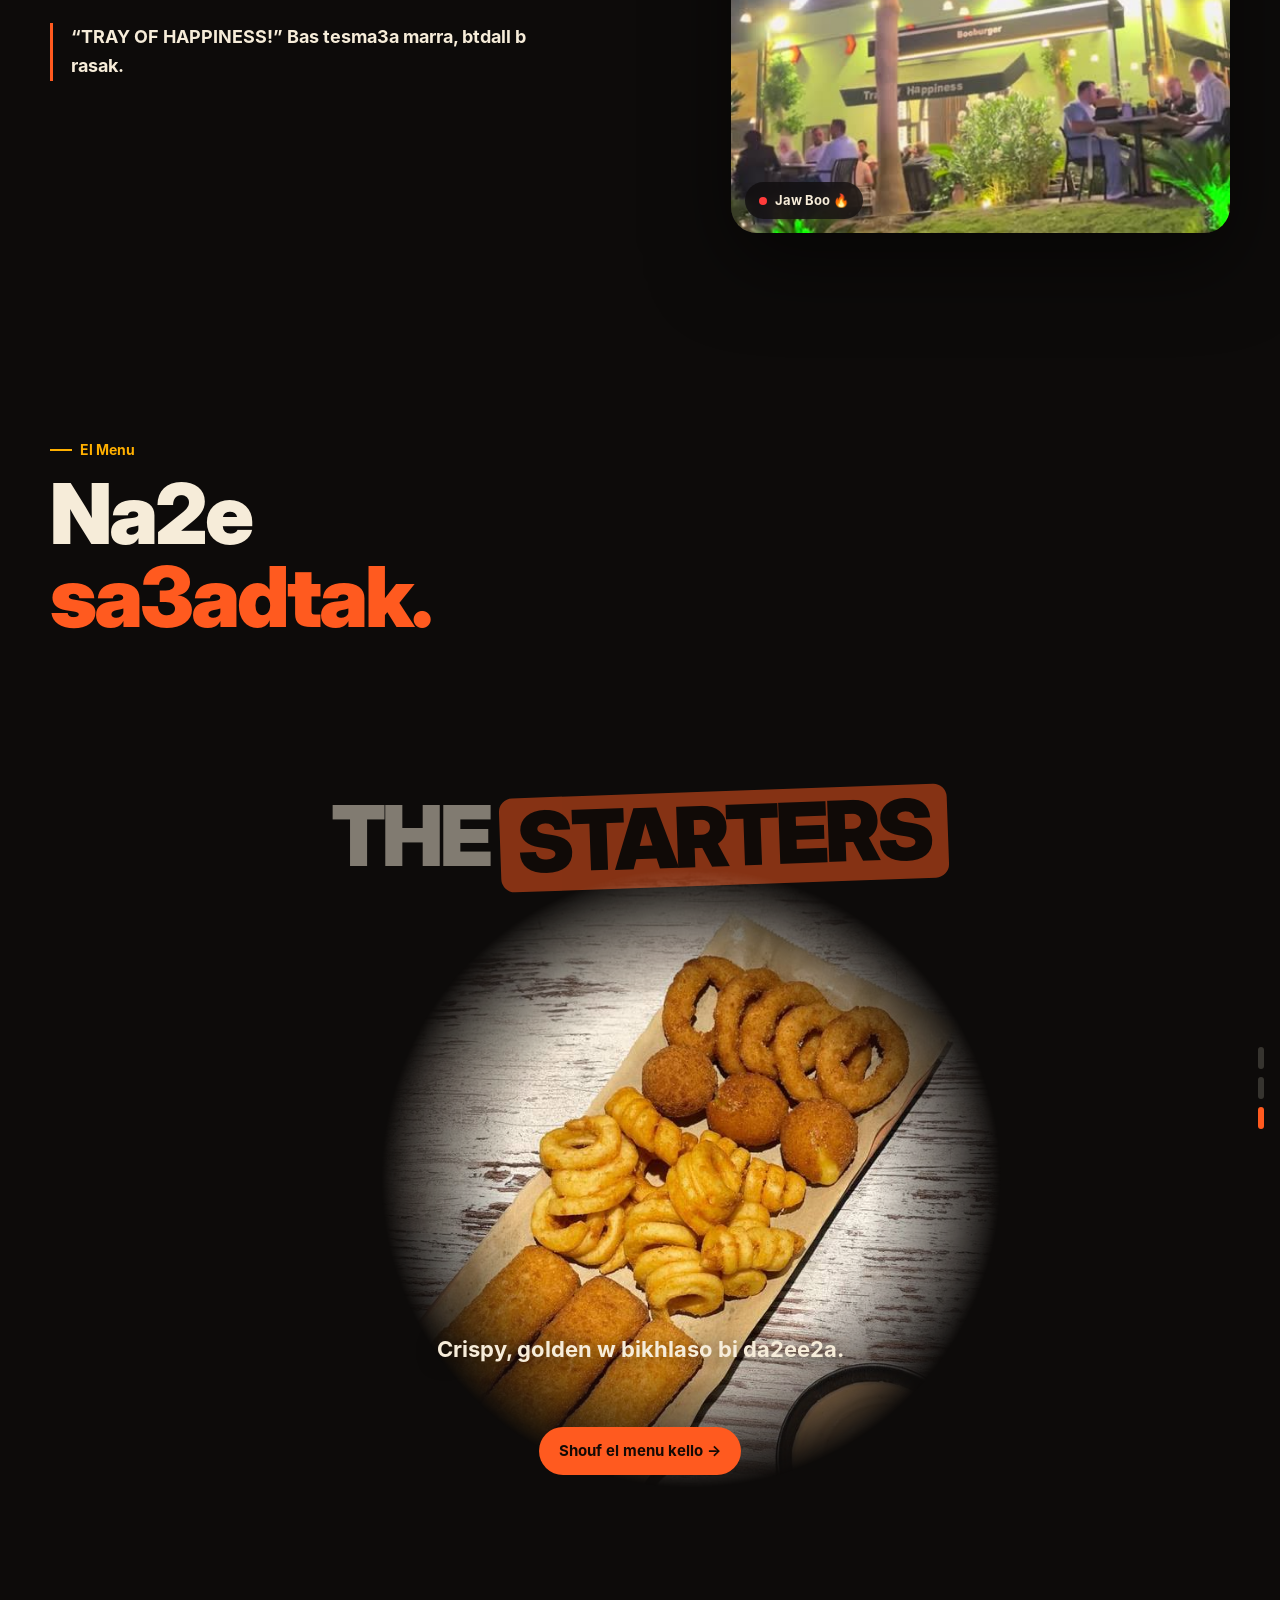
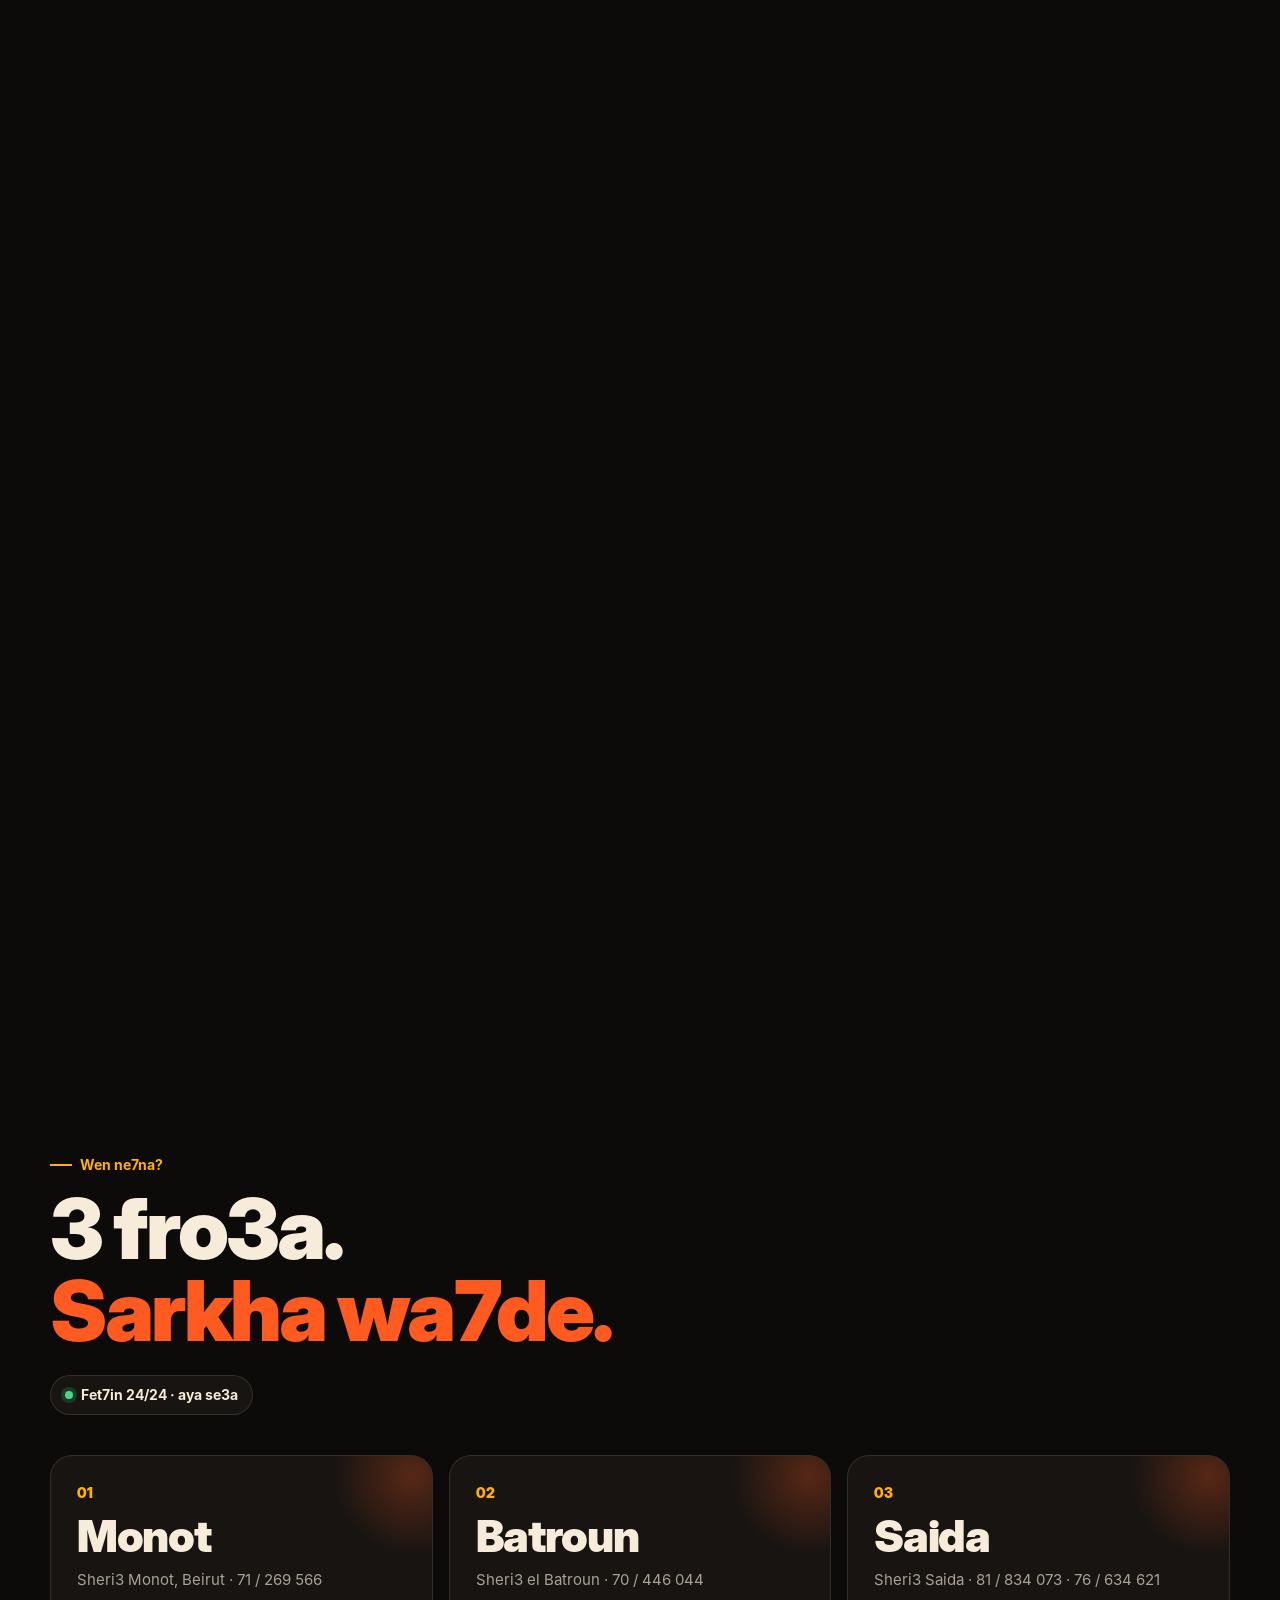
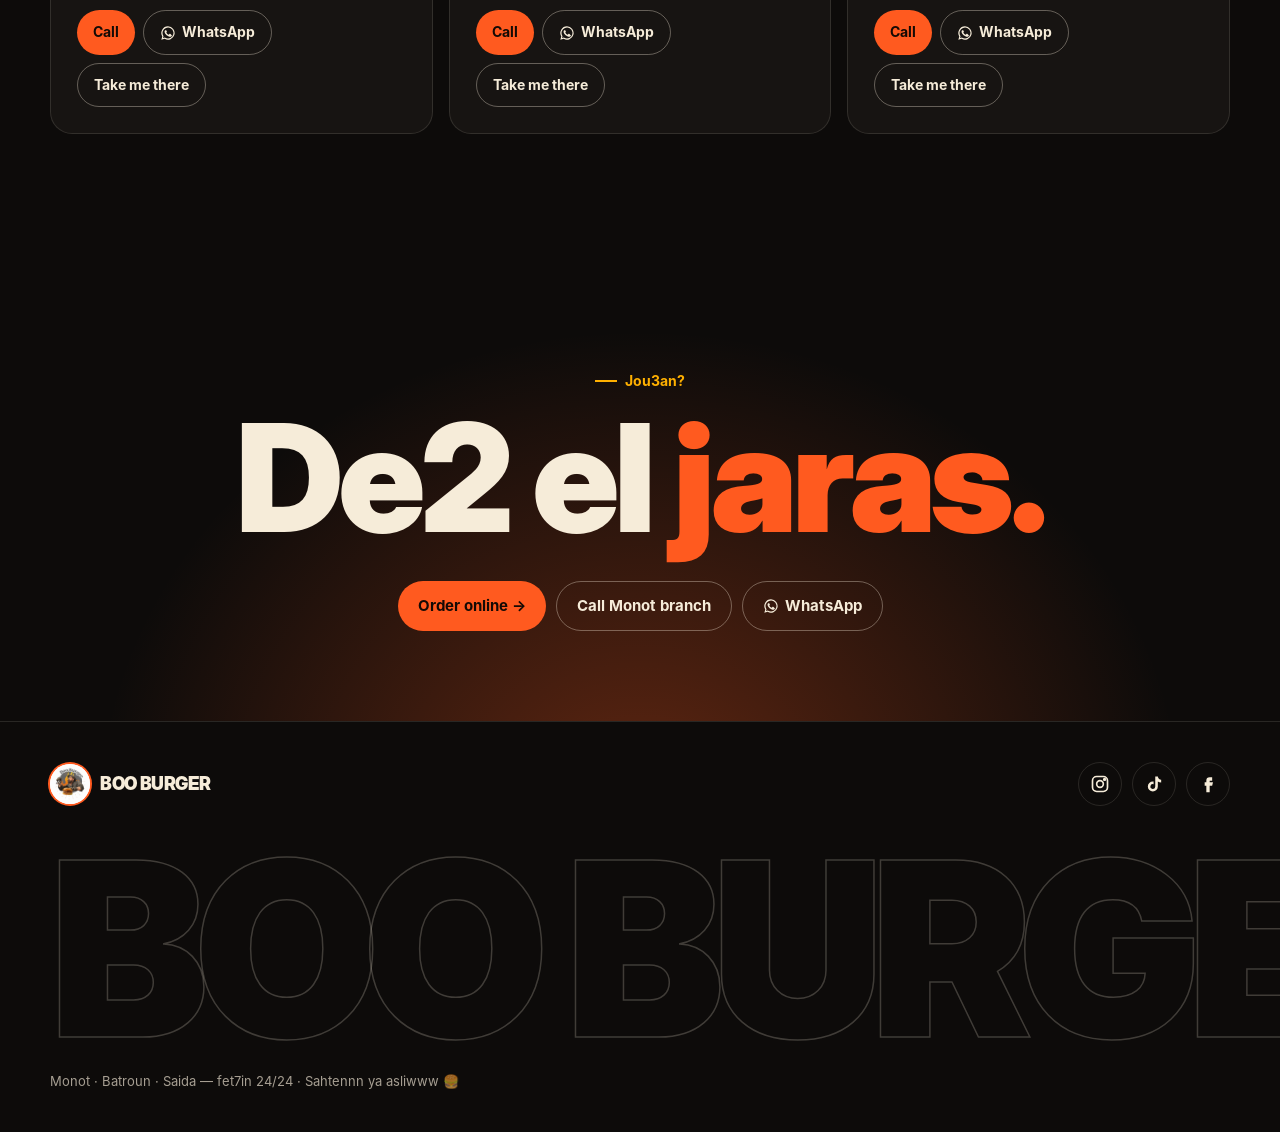
==== commit b5743bb3: "Menu ordering (demo): +/- steppers, cart, checkout with delivery, USD + LBP, Tray of Happiness popup" ====
--- a/index.html
+++ b/index.html
@@ -15,6 +15,8 @@
 <link rel="preconnect" href="https://fonts.gstatic.com" crossorigin>
 <link href="https://fonts.googleapis.com/css2?family=Cairo:wght@500;700;900&display=swap" rel="stylesheet">
 <link rel="stylesheet" href="assets/site.css">
+<link rel="stylesheet" href="assets/order.css">
+<link rel="stylesheet" href="assets/boo-order.css">
 </head>
 <body>
 
@@ -158,14 +160,14 @@
     </div>
 
     <div class="grp" data-c="kg" id="g_kg">
-      <article class="tbig">
+      <article class="tbig" data-oimg>
         <div class="ph"><img src="assets/img/tray.jpg" alt="Tray of Happiness" style="object-position:50% 45%"><span class="chip" data-k="chipLegend"></span><span class="kg">1KG + 1KG</span></div>
         <div class="bd">
           <h3>Tray of Happiness</h3>
           <p class="combo">1KG Wings + 1KG Shrimps</p>
           <p data-k="m_tray"></p>
           <div class="bigprice"><b>$33</b><small class="lbp" data-lbp="2970000"></small></div>
-          <a class="pill fire" href="https://fmcshops.com/booburger" target="_blank" rel="noopener" data-k="go"></a>
+          <div class="o-step o-big" data-oid="tray"></div>
         </div>
       </article>
       <h3 class="subh" data-k="cKgH"></h3>
@@ -230,6 +232,7 @@
   <a class="pill ghost" href="./#branches" data-nav data-k="callBr">Call a branch</a>
 </div>
 
+<script src="assets/order.js"></script>
 <script src="assets/app.js"></script>
 </body>
 </html>
--- a/assets/site.css
+++ b/assets/site.css
@@ -34,7 +34,7 @@
 .pill.fire:hover{background:#ff6f3a}
 .pill.ghost{border:1.5px solid rgba(246,236,217,.35)}
 .pill.ghost:hover{border-color:var(--cream)}
-@media (max-width:820px){.links{display:none}.nav .pill{padding:10px 16px;font-size:14px}}
+@media (max-width:820px){.nav .pill{padding:9px 15px;font-size:14px}}
 
 /* ---------- HERO ---------- */
 .hero{position:relative;height:100svh;min-height:620px;overflow:hidden;background:#000;isolation:isolate}
@@ -377,3 +377,18 @@
 .snd.icon{padding:8px}
 .snd.call::before{inset:-4px}
 @supports (overflow:clip){html,body{overflow-x:clip}}
+
+/* ---------- mobile nav row (Menu · Story · Fro3na) ---------- */
+@media (max-width:820px){
+  .nav{flex-wrap:wrap;row-gap:6px;padding-bottom:8px}
+  .nav .pill{padding:9px 15px;font-size:14px}
+  .links{display:flex;order:3;width:100%;justify-content:center;gap:8px;font-size:13px}
+  .links a{opacity:1;padding:6px 14px;border-radius:999px;background:rgba(246,236,217,.08);border:1px solid var(--line)}
+  .nav .links a.act{background:var(--flame);color:#140a05;border-color:var(--flame)}
+  .nav:not(.solid) .links a{background:rgba(13,11,10,.45);backdrop-filter:blur(8px);-webkit-backdrop-filter:blur(8px)}
+  .snd{top:calc(112px + env(safe-area-inset-top))}
+  .chipbar{top:108px}
+  .menu-page{padding-top:140px}
+  main[data-page="story"] .story{padding-top:140px}
+  .show .reel{top:120px}
+}
--- a/assets/order.css
+++ b/assets/order.css
@@ -0,0 +1,86 @@
+/* order engine: themed via --o-* variables */
+:root{--o-bg:#141110;--o-card:#1f1a18;--o-card2:#2a2320;--o-ink:#f6eee8;--o-mute:#a99a92;--o-acc:#f7941d;--o-acc-ink:#140d06;--o-line:rgba(255,255,255,.09);--o-head:inherit;--o-r:18px}
+.o-step{display:inline-flex;align-items:center;gap:0;height:40px;border-radius:999px;background:var(--o-card2);border:1px solid var(--o-line);overflow:hidden;flex:none;direction:ltr;transition:background .25s,box-shadow .25s}
+.o-step.on{background:var(--o-acc);color:var(--o-acc-ink);box-shadow:0 6px 18px -6px var(--o-acc)}
+.o-step button{appearance:none;border:0;background:none;color:inherit;font:inherit;cursor:pointer;height:100%;display:inline-flex;align-items:center;justify-content:center;-webkit-tap-highlight-color:transparent}
+.o-step .o-add{gap:8px;padding:0 6px 0 16px;font-weight:800;font-size:14px;color:var(--o-ink)}
+.o-step .o-add i{font-style:normal;width:30px;height:30px;border-radius:50%;background:var(--o-acc);color:var(--o-acc-ink);display:grid;place-items:center;font-size:20px;line-height:1;transition:transform .25s}
+.o-step .o-add:hover i{transform:rotate(90deg)}
+.o-step .o-m,.o-step .o-p{width:40px;font-size:22px;font-weight:800}
+.o-step .o-q{min-width:22px;text-align:center;font-weight:900;font-size:16px}
+.o-step button:active{transform:scale(.88)}
+.o-pop{animation:oPop .35s cubic-bezier(.3,1.8,.5,1)}
+@keyframes oPop{0%{transform:scale(.5)}100%{transform:scale(1)}}
+.o-usd{font-weight:900}.o-lbp{display:block;font-size:.72em;color:var(--o-mute);font-weight:600;white-space:nowrap}
+
+.o-fly{position:fixed;left:0;top:0;width:60px;height:60px;z-index:200;pointer-events:none;display:grid;place-items:center;font-size:40px;border-radius:50%;overflow:hidden;box-shadow:0 10px 30px rgba(0,0,0,.4)}
+.o-fly img{width:100%;height:100%;object-fit:cover}
+
+.o-fab{position:fixed;z-index:120;bottom:calc(16px + env(safe-area-inset-bottom));inset-inline-end:16px;display:flex;align-items:center;gap:10px;height:60px;padding:0 8px 0 18px;border:0;border-radius:999px;background:var(--o-acc);color:var(--o-acc-ink);font:inherit;font-weight:800;cursor:pointer;box-shadow:0 14px 40px -10px rgba(0,0,0,.6),0 0 0 3px rgba(0,0,0,.25);transform:translateY(150%);transition:transform .45s cubic-bezier(.2,1.4,.4,1)}
+[dir=rtl] .o-fab{padding:0 18px 0 8px}
+.o-has .o-fab{transform:none}
+.o-fab svg{width:24px;height:24px;flex:none}
+.o-fab .o-fl{display:flex;flex-direction:column;line-height:1.1;text-align:start}
+.o-fab .o-fl span{font-size:12px;opacity:.8}.o-fab .o-fl b{font-size:16px}
+.o-fab i{font-style:normal;min-width:44px;height:44px;border-radius:50%;background:var(--o-acc-ink);color:var(--o-acc);display:grid;place-items:center;font-size:17px}
+.o-fab.o-bump{animation:oBump .5s cubic-bezier(.3,1.8,.5,1)}
+@keyframes oBump{30%{transform:scale(1.12) rotate(-3deg)}60%{transform:scale(.96) rotate(2deg)}}
+@media (max-width:640px){.o-fab{inset-inline:12px;justify-content:space-between}}
+
+.o-veil{position:fixed;inset:0;z-index:140;background:rgba(0,0,0,.55);backdrop-filter:blur(4px);-webkit-backdrop-filter:blur(4px);opacity:0;pointer-events:none;transition:opacity .35s}
+.o-sheet{position:fixed;z-index:150;top:0;bottom:0;inset-inline-end:0;width:min(440px,100%);background:var(--o-bg);color:var(--o-ink);display:flex;flex-direction:column;transform:translateX(105%);transition:transform .45s cubic-bezier(.2,.9,.2,1);box-shadow:-30px 0 60px rgba(0,0,0,.5)}
+[dir=rtl] .o-sheet{transform:translateX(-105%)}
+.o-open .o-veil{opacity:1;pointer-events:auto}.o-open .o-sheet{transform:none}
+.o-open body{overflow:hidden}
+@media (max-width:640px){.o-sheet,[dir=rtl] .o-sheet{top:auto;height:92svh;width:100%;border-radius:26px 26px 0 0;transform:translateY(105%)}}
+.o-hd{display:flex;align-items:center;gap:10px;padding:18px 20px;border-bottom:1px solid var(--o-line)}
+.o-hd h3{font-family:var(--o-head);font-size:26px;line-height:1;margin:0}
+.o-demo{font-size:10px;font-weight:900;letter-spacing:.12em;padding:3px 8px;border-radius:6px;border:1px dashed var(--o-mute);color:var(--o-mute)}
+.o-x{margin-inline-start:auto;width:40px;height:40px;border-radius:50%;border:1px solid var(--o-line);background:var(--o-card);color:var(--o-ink);font-size:16px;cursor:pointer}
+.o-body{flex:1;overflow:auto;padding:16px 20px 20px;overscroll-behavior:contain}
+.o-ft{padding:14px 20px calc(14px + env(safe-area-inset-bottom));border-top:1px solid var(--o-line)}
+.o-cta{width:100%;height:58px;border:0;border-radius:16px;background:var(--o-acc);color:var(--o-acc-ink);font:inherit;font-weight:900;font-size:17px;display:flex;align-items:center;justify-content:space-between;padding:0 20px;cursor:pointer;transition:transform .15s}
+.o-cta:only-child:not(:has(b)){justify-content:center}
+.o-cta:active{transform:scale(.97)}
+.o-rows{display:grid;gap:10px}
+.o-row{display:flex;align-items:center;gap:12px;background:var(--o-card);border:1px solid var(--o-line);border-radius:var(--o-r);padding:10px;animation:oIn .35s ease both}
+@keyframes oIn{from{opacity:0;transform:translateY(8px)}}
+.o-th{width:54px;height:54px;border-radius:12px;overflow:hidden;flex:none;background:var(--o-card2);display:grid;place-items:center;font-size:28px}
+.o-th img{width:100%;height:100%;object-fit:cover}
+.o-ri{flex:1;min-width:0}.o-ri b{display:block;font-size:15px;line-height:1.3}.o-ri small{color:var(--o-mute);font-size:12px}
+.o-row .o-step{height:36px}.o-row .o-step .o-m,.o-row .o-step .o-p{width:34px}
+.o-mode{display:grid;grid-template-columns:1fr 1fr;gap:6px;background:var(--o-card);border:1px solid var(--o-line);border-radius:14px;padding:5px;margin-top:18px}
+.o-mode button{height:44px;border:0;border-radius:10px;background:none;color:var(--o-ink);font:inherit;font-weight:800;font-size:14px;cursor:pointer;transition:background .2s,color .2s}
+.o-mode button.on{background:var(--o-acc);color:var(--o-acc-ink)}
+.o-note{color:var(--o-mute);font-size:13px;margin:8px 4px 0}
+.o-lbl{display:block;font-weight:800;font-size:13px;margin:16px 2px 6px}
+.o-in{width:100%;background:var(--o-card);border:1px solid var(--o-line);border-radius:12px;padding:12px 14px;color:var(--o-ink);font:inherit;font-size:16px;outline:none}
+.o-in:focus{border-color:var(--o-acc)}
+select.o-in{appearance:none}
+.o-tot{margin-top:18px;background:var(--o-card);border:1px solid var(--o-line);border-radius:var(--o-r);padding:14px 16px;display:grid;gap:8px;font-size:14px}
+.o-tot>div{display:flex;justify-content:space-between;align-items:baseline;gap:10px}
+.o-tot small{color:var(--o-mute);font-size:12px}
+.o-grand{border-top:1px dashed var(--o-line);padding-top:10px;font-size:17px;font-weight:900}
+.o-grand>span:last-child{text-align:end}.o-grand b{display:block;font-size:22px;color:var(--o-acc)}.o-grand small{display:block}
+.o-pay{text-align:center;margin-top:12px;color:var(--o-mute);font-size:14px}.o-pay b{color:var(--o-ink)}
+.o-err{color:#ff7a6b;font-weight:800;text-align:center;min-height:20px;margin-top:8px;font-size:14px}
+.o-back{background:none;border:0;color:var(--o-mute);font:inherit;font-weight:800;cursor:pointer;padding:0}
+[dir=rtl] .o-back{transform:scaleX(1)}
+.o-empty,.o-done{text-align:center;padding:30px 10px}
+.o-emo{font-size:72px;line-height:1}
+.o-empty b{display:block;font-family:var(--o-head);font-size:24px;margin-top:10px}.o-empty p{color:var(--o-mute)}
+.o-done h4{font-family:var(--o-head);font-size:30px;margin:12px 0 4px}
+.o-no{color:var(--o-mute)}.o-no b{color:var(--o-acc);font-size:18px}
+.o-track{list-style:none;margin:22px auto 0;padding:0;display:grid;gap:0;max-width:280px;text-align:start}
+.o-track li{display:flex;align-items:center;gap:12px;padding:8px 0;color:var(--o-mute);position:relative;font-weight:700;transition:color .3s}
+.o-track li i{width:22px;height:22px;border-radius:50%;border:2px solid var(--o-line);flex:none;transition:all .3s;background:var(--o-bg);position:relative;z-index:1}
+.o-track li:not(:last-child)::after{content:"";position:absolute;inset-inline-start:10px;top:30px;height:calc(100% - 22px);width:2px;background:var(--o-line)}
+.o-track li.ok{color:var(--o-ink)}.o-track li.ok i{background:var(--o-acc);border-color:var(--o-acc)}
+.o-track li.now{color:var(--o-ink)}.o-track li.now i{border-color:var(--o-acc);animation:oPulse 1s infinite}
+@keyframes oPulse{50%{box-shadow:0 0 0 7px rgba(255,255,255,.08)}}
+.o-sum{display:flex;justify-content:space-between;margin-top:20px;background:var(--o-card);border-radius:14px;padding:12px 16px}
+.o-demo-n{color:var(--o-mute);font-size:12px;margin-top:14px}
+.o-toast{position:fixed;z-index:210;left:50%;bottom:96px;transform:translate(-50%,20px);background:var(--o-ink);color:var(--o-bg);font-weight:800;padding:10px 18px;border-radius:999px;opacity:0;pointer-events:none;white-space:nowrap}
+.o-toast.on{animation:oToast 2.2s ease both}
+@keyframes oToast{10%,85%{opacity:1;transform:translate(-50%,0)}100%{opacity:0;transform:translate(-50%,-10px)}}
+@media (prefers-reduced-motion:reduce){.o-fab,.o-sheet,.o-veil{transition:none}}
--- a/assets/boo-order.css
+++ b/assets/boo-order.css
@@ -0,0 +1,46 @@
+:root{--o-bg:#0d0b0a;--o-card:#171412;--o-card2:#26211e;--o-ink:#f6ecd9;--o-mute:rgba(246,236,217,.6);--o-acc:#ff5a1f;--o-acc-ink:#140a05;--o-line:rgba(246,236,217,.12);--o-head:var(--display)}
+.o-hd h3,.o-done h4,.o-empty b{text-transform:uppercase;letter-spacing:-.02em}
+
+/* menu items: lift, glow when in the order */
+.menu-page .item{position:relative;border-radius:16px;padding:14px 12px;margin:0 -12px;border-bottom-color:transparent;transition:background .25s,transform .25s}
+.menu-page .item::after{content:"";position:absolute;left:12px;right:12px;bottom:0;height:1px;background:var(--line)}
+.menu-page .item:hover{background:rgba(255,90,31,.06)}
+.menu-page .item:has(.o-step.on){background:linear-gradient(90deg,rgba(255,90,31,.16),rgba(255,90,31,.03))}
+html[dir=rtl] .menu-page .item:has(.o-step.on){background:linear-gradient(270deg,rgba(255,90,31,.16),rgba(255,90,31,.03))}
+.menu-page .item .th{transition:transform .4s cubic-bezier(.2,1.4,.4,1)}
+.menu-page .item:hover .th{transform:scale(1.08) rotate(-3deg)}
+.menu-page .item:has(.o-step.on) .th{box-shadow:0 0 0 2px var(--flame)}
+.menu-page .pr{display:flex;flex-direction:column;align-items:flex-end;gap:6px}
+html[dir=rtl] .menu-page .pr{align-items:flex-start}
+.menu-page .pr .o-step{height:36px;margin-top:4px}
+.menu-page .pr .o-step .o-add{padding:0 4px 0 12px;font-size:13px}.menu-page .pr .o-step .o-add i{width:28px;height:28px}
+.menu-page .pr .o-step .o-m,.menu-page .pr .o-step .o-p{width:34px}
+.tbig .o-big{height:54px;margin-top:14px;width:max-content;align-self:flex-start}
+.tbig .o-big .o-add{padding:0 8px 0 22px;font-size:16px;font-family:var(--display);text-transform:uppercase}
+.tbig .o-big .o-add i{width:40px;height:40px;font-size:24px}
+.tbig .o-big .o-m,.tbig .o-big .o-p{width:52px;font-size:26px}.tbig .o-big .o-q{font-size:20px;min-width:30px}
+.tbig:has(.o-step.on){box-shadow:0 0 0 2px var(--flame),0 30px 80px -20px rgba(255,90,31,.5)}
+body[data-page=menu] .o-fab{animation:none}
+.o-has body .dock{opacity:0;pointer-events:none}
+
+/* ---------- Tray of Happiness popup ---------- */
+.toh{position:fixed;z-index:190;bottom:0;inset-inline-start:8px;width:min(300px,62vw);pointer-events:none;transform:translateY(110%);opacity:0}
+.toh.on{animation:tohIn 3.2s cubic-bezier(.2,1.3,.4,1) both}
+@keyframes tohIn{0%{transform:translateY(110%) rotate(-8deg);opacity:1}14%{transform:translateY(0) rotate(4deg);opacity:1}20%{transform:translateY(0) rotate(-3deg)}26%{transform:translateY(0) rotate(2deg)}86%{transform:translateY(0) rotate(0);opacity:1}100%{transform:translateY(110%) rotate(6deg);opacity:1}}
+.toh-guy svg{display:block;width:100%;height:auto;filter:drop-shadow(0 20px 30px rgba(0,0,0,.5))}
+.toh.on .ib-mouth{transform-box:fill-box;transform-origin:50% 0;animation:tohYell .18s ease-in-out infinite alternate}
+@keyframes tohYell{to{transform:scaleY(1.35) scaleX(1.1)}}
+.toh.on .ib-hand{transform-box:fill-box;transform-origin:100% 100%;animation:tohHand .25s ease-in-out infinite alternate}
+.toh.on .ib-hand.r{transform-origin:0 100%;animation-delay:.12s}
+@keyframes tohHand{to{transform:rotate(-12deg) translateY(-3px)}}
+.toh.on .ib-eyes{transform-box:fill-box;transform-origin:50% 50%;animation:tohEyes .3s ease-in-out infinite alternate}
+@keyframes tohEyes{to{transform:scale(1.15)}}
+.toh-bub{position:absolute;bottom:88%;inset-inline-start:46%;width:max-content;background:#ffb000;color:#0d0b0a;font-family:var(--display);text-transform:uppercase;line-height:.9;padding:22px 26px 26px;text-align:center;clip-path:polygon(0% 20%,9% 15%,6% 0%,20% 10%,30% 0%,38% 12%,52% 2%,58% 14%,72% 3%,74% 17%,90% 8%,88% 24%,100% 26%,92% 40%,100% 54%,90% 62%,98% 80%,84% 80%,86% 98%,70% 86%,60% 100%,50% 86%,36% 98%,32% 84%,16% 94%,18% 78%,2% 80%,10% 62%,0% 52%,8% 38%);filter:drop-shadow(0 8px 0 #ff5a1f);transform:scale(0) rotate(-10deg)}
+.toh.on .toh-bub{animation:tohBub 3.2s cubic-bezier(.2,1.6,.4,1) both}
+@keyframes tohBub{0%,12%{transform:scale(0) rotate(-10deg)}22%{transform:scale(1.08) rotate(3deg)}30%{transform:scale(1) rotate(-2deg)}84%{transform:scale(1) rotate(-2deg)}92%,100%{transform:scale(0) rotate(8deg)}}
+.toh-bub b{display:block;font-size:clamp(20px,5.4vw,30px);letter-spacing:-.02em}
+.toh-bub b:last-child{font-size:clamp(26px,7vw,40px);color:#d6260b}
+.toh.on .toh-bub b{animation:tohShake .09s linear infinite}
+@keyframes tohShake{0%{transform:translate(0,0)}25%{transform:translate(1px,-1px)}50%{transform:translate(-1px,1px)}75%{transform:translate(1px,1px)}}
+.toh-c{position:fixed;z-index:189;font-size:34px;pointer-events:none;line-height:1}
+@media (prefers-reduced-motion:reduce){.toh.on{animation:none;transform:none;opacity:1}}
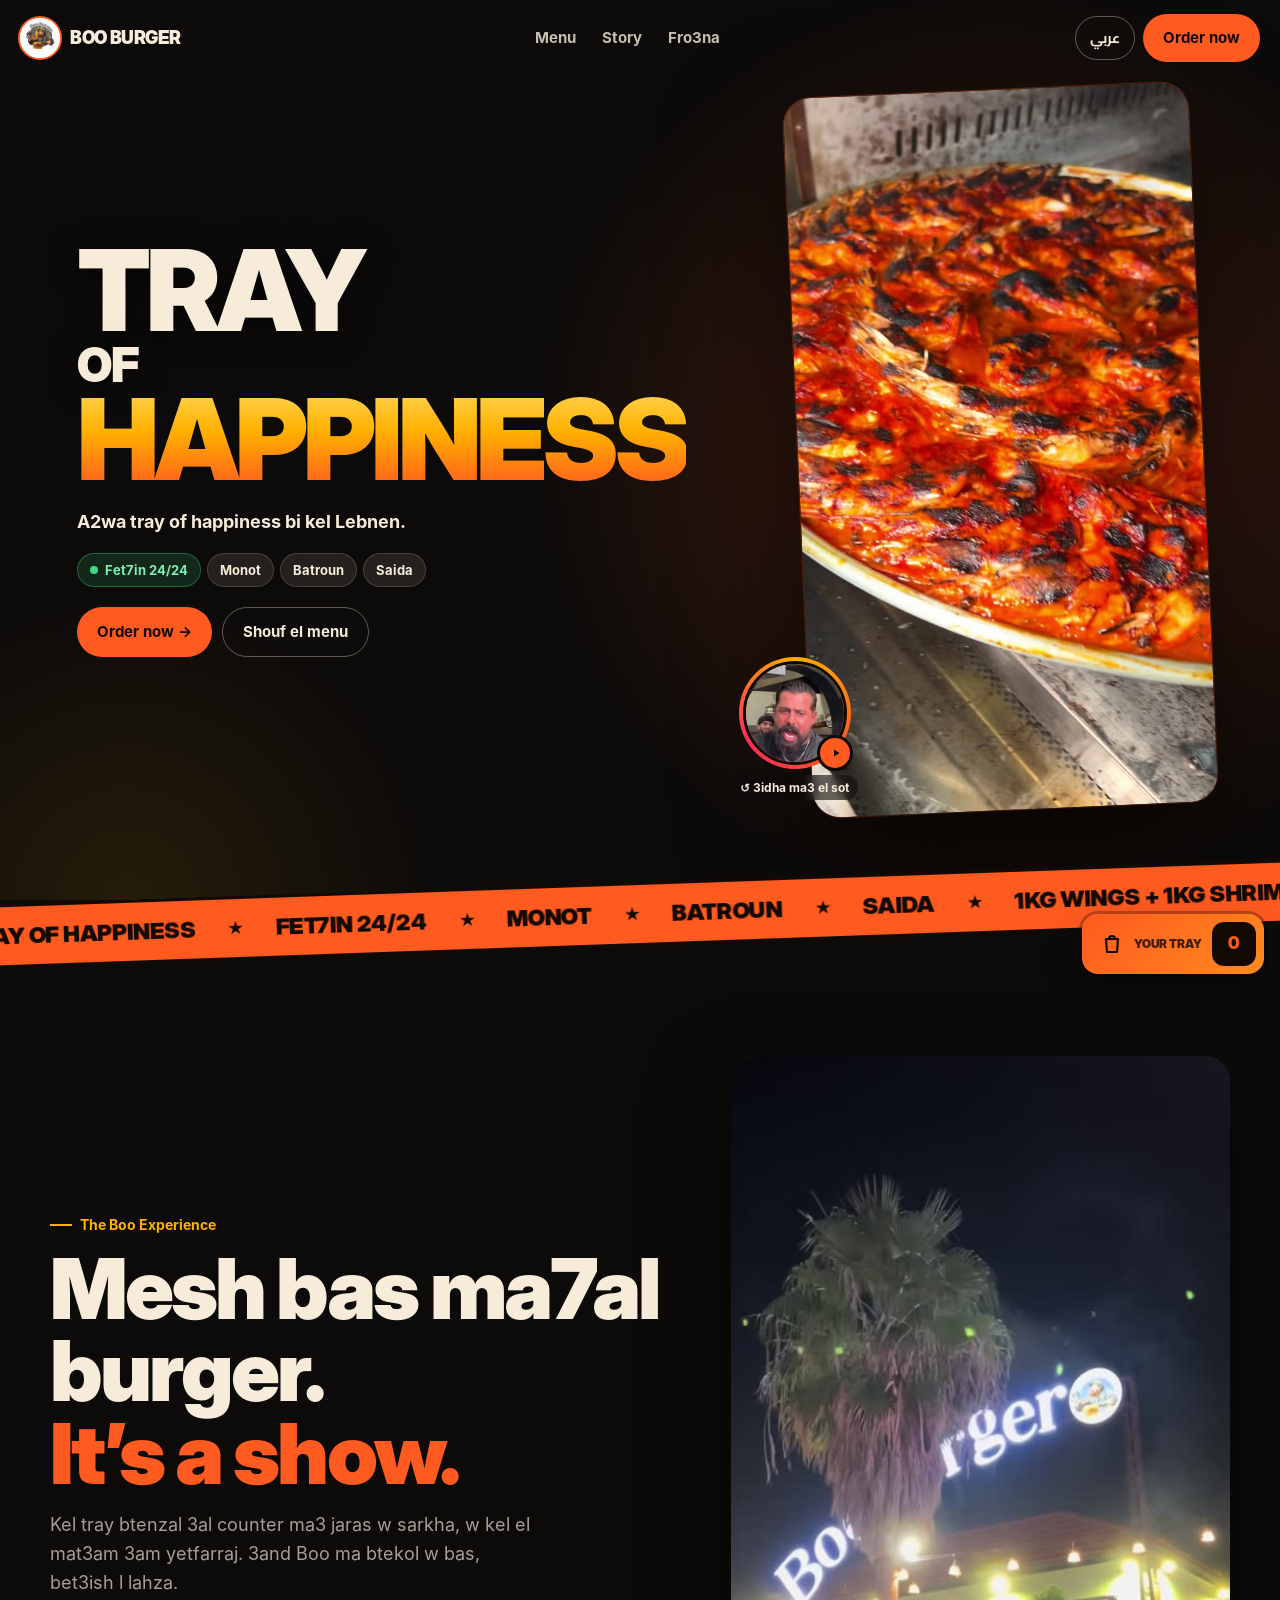
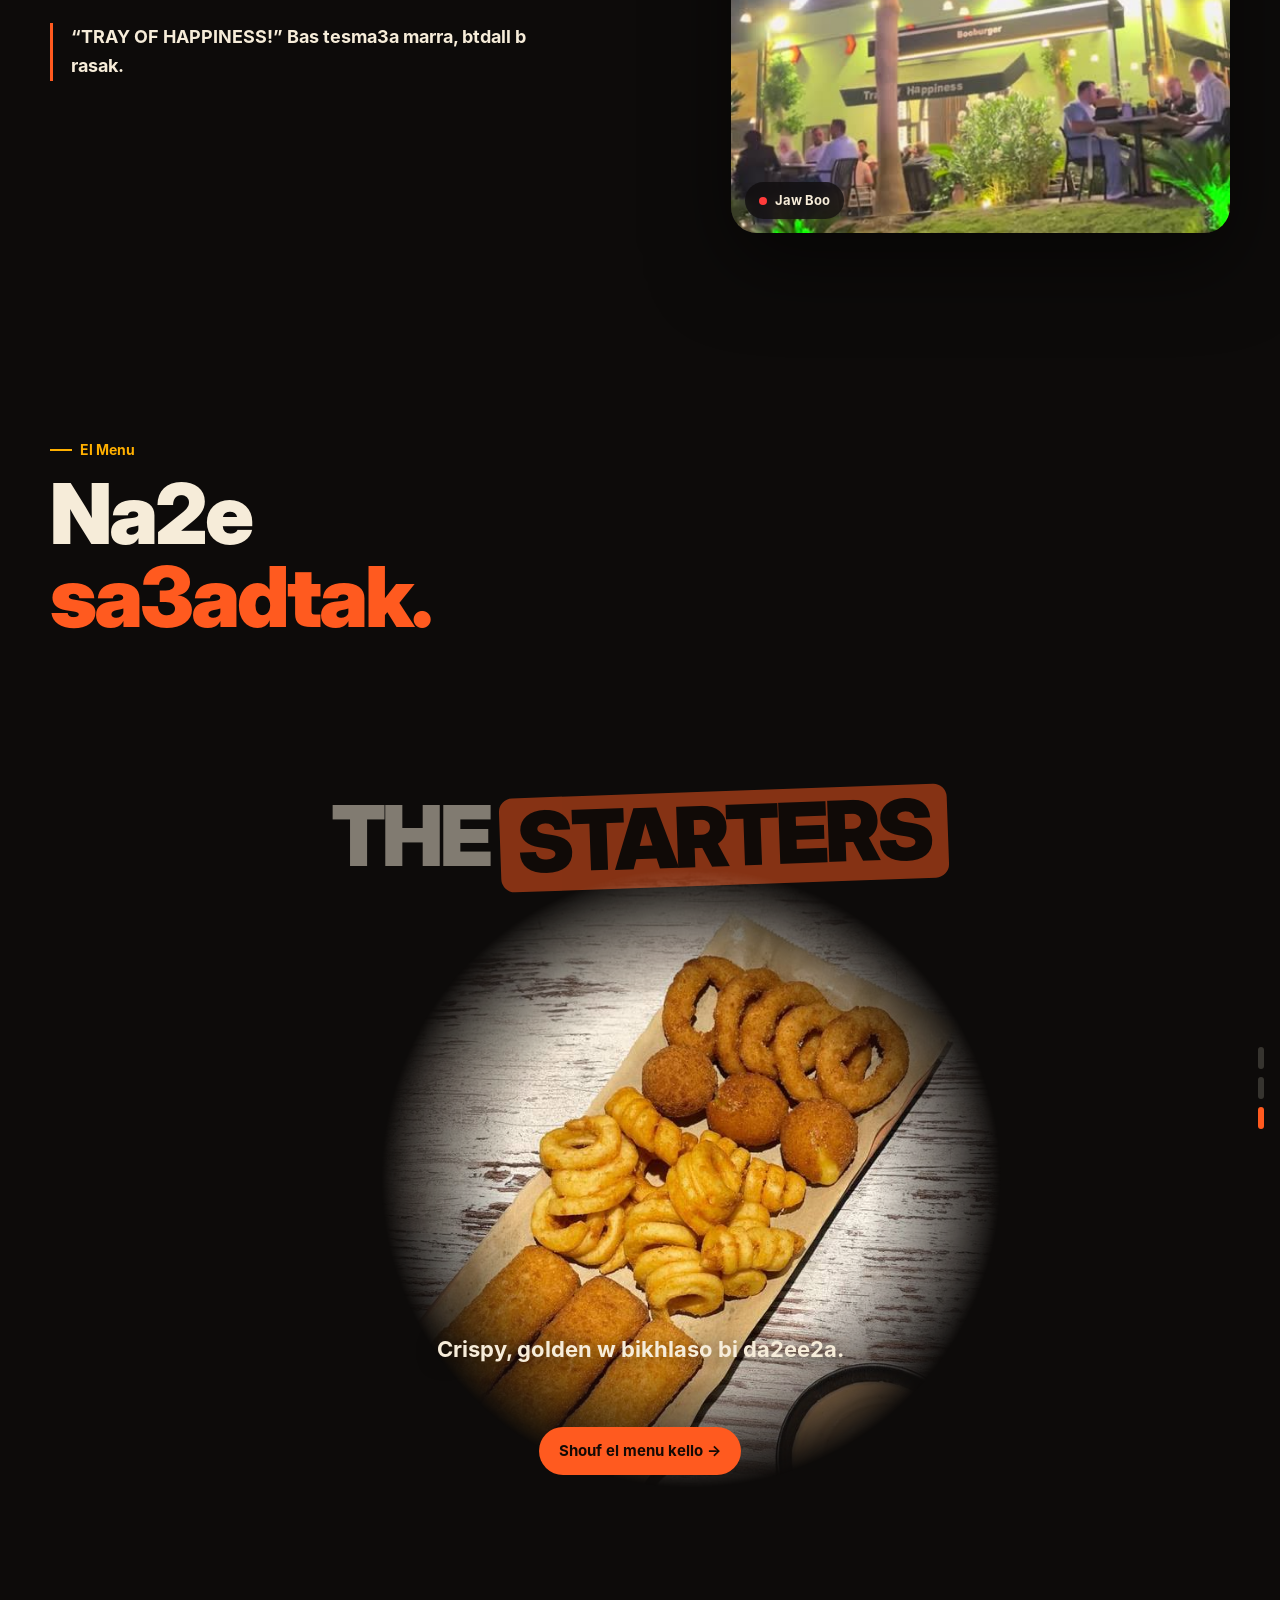
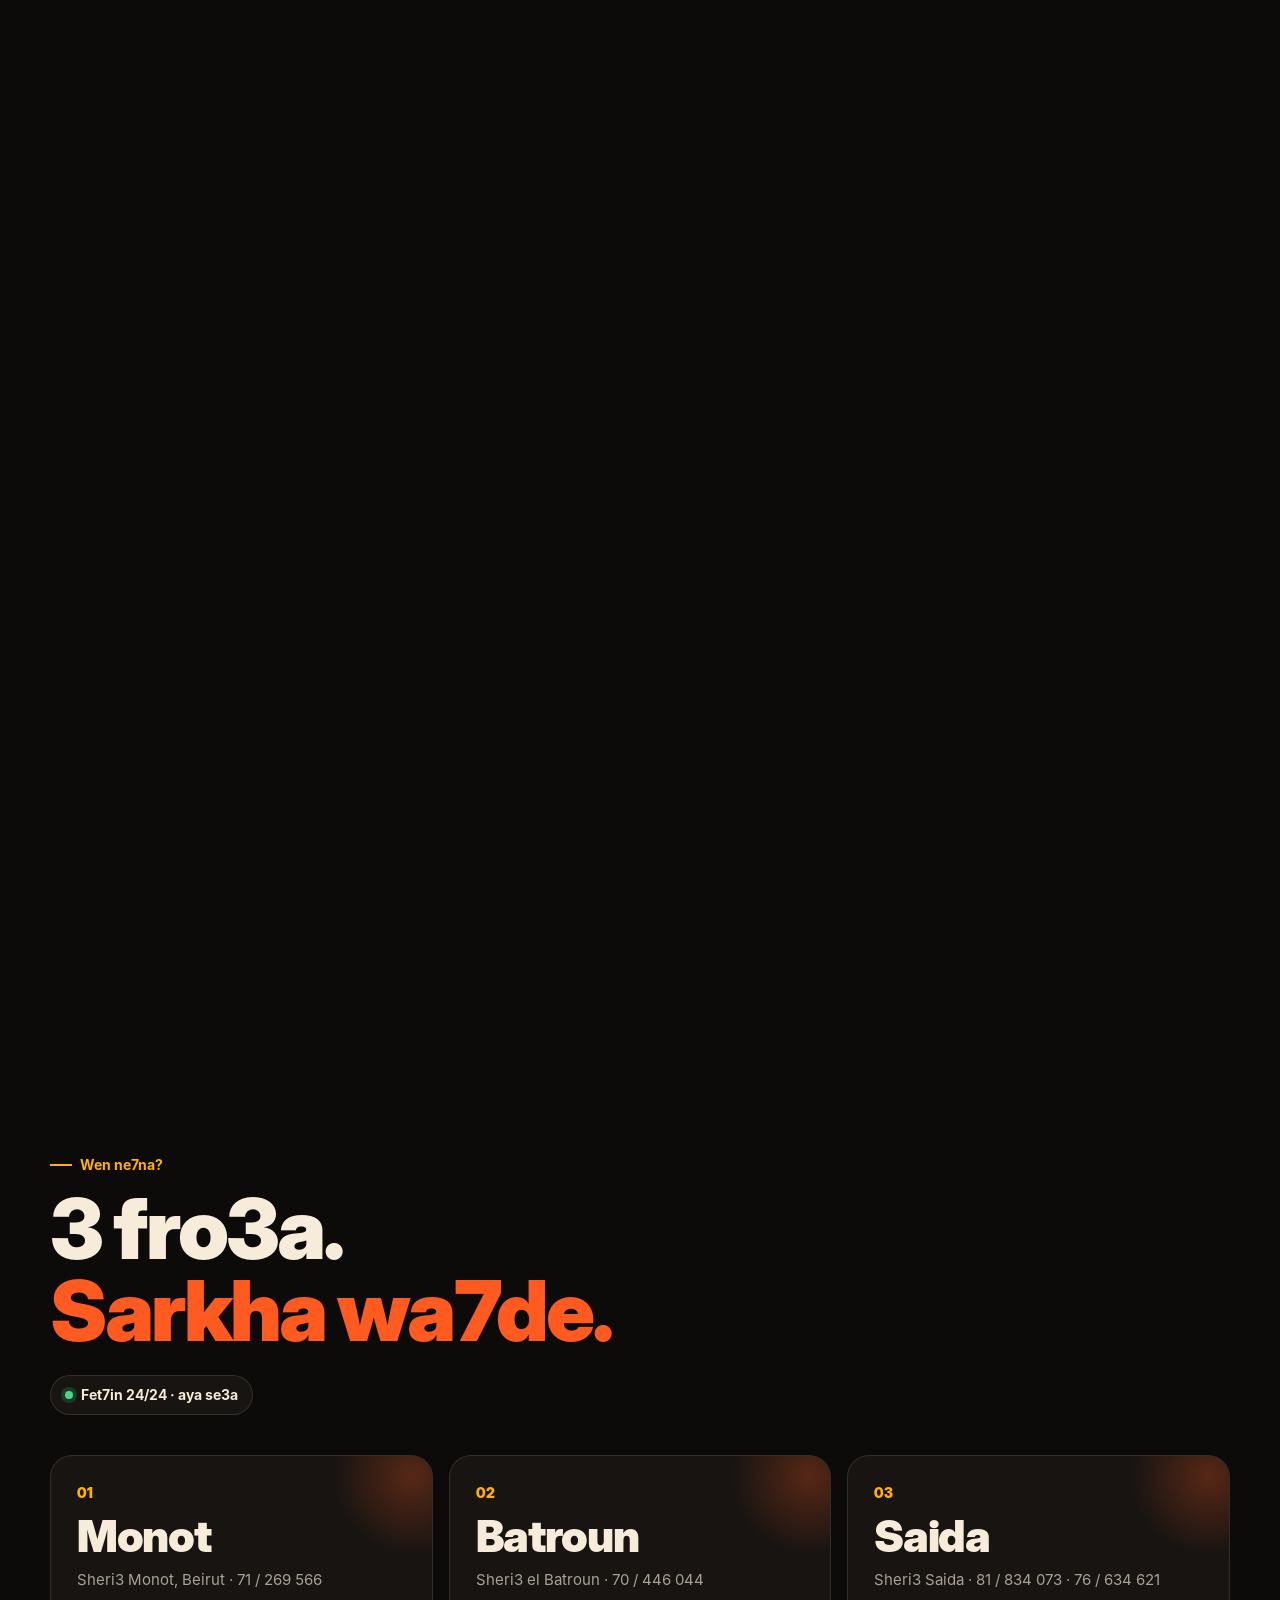
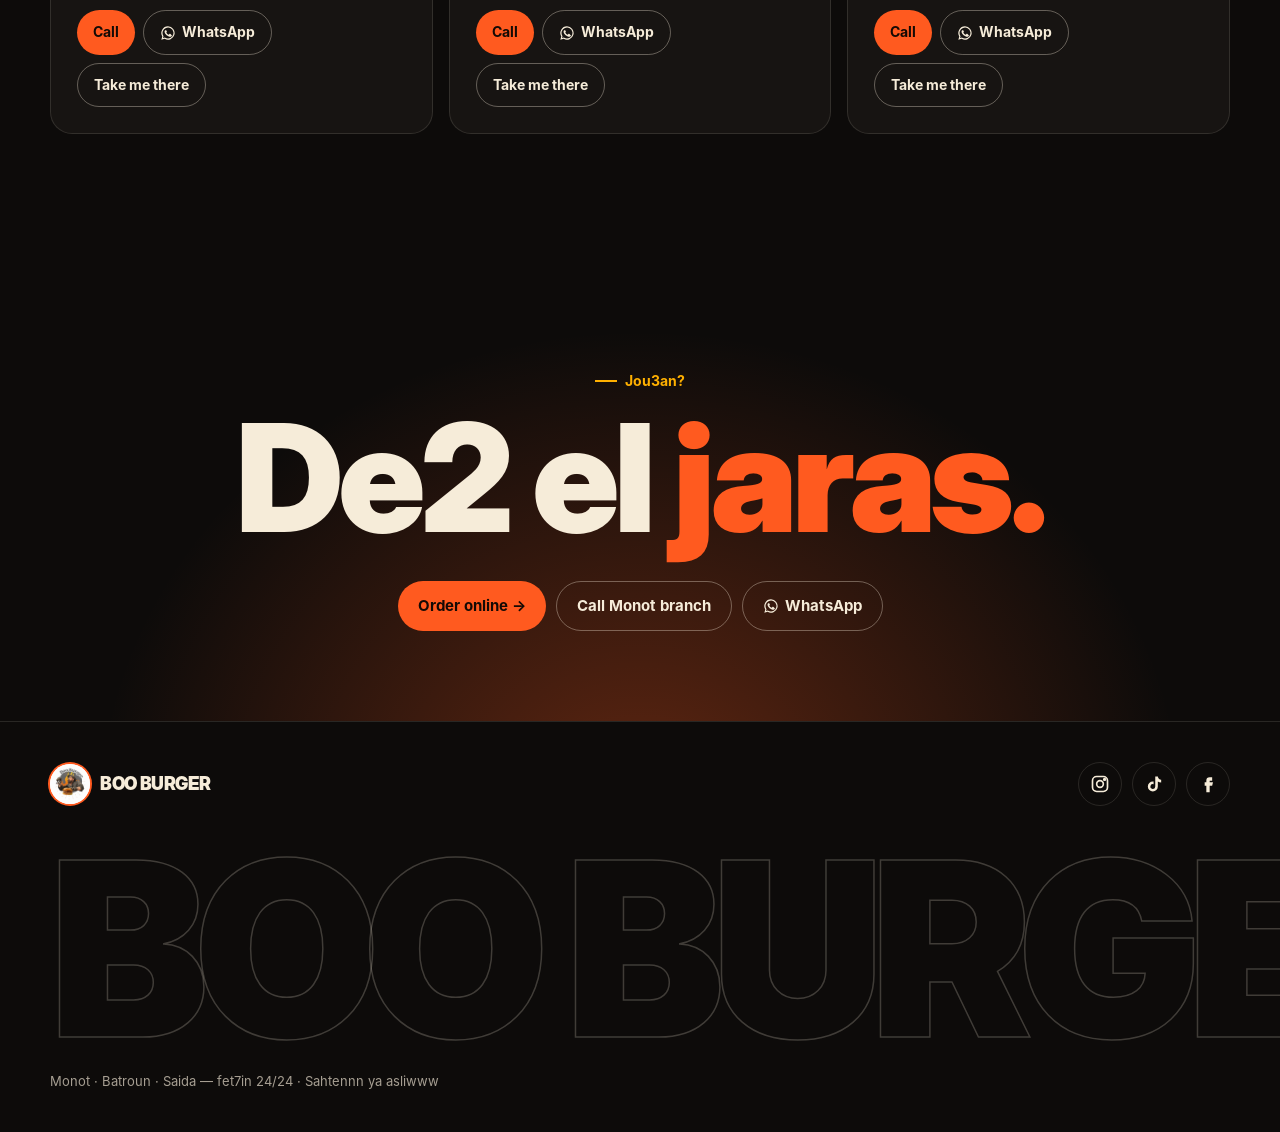
==== commit 11220f3e: "Hero redesign: scream video plays the intro, then fades into the tray photo; story bubble to replay " ====
--- a/index.html
+++ b/index.html
@@ -31,9 +31,13 @@
 </nav>
 
 <main class="page" data-page="home">
-<header class="hero" id="top">
+<header class="hero h2v" id="top">
   <canvas class="bgc" id="bgc" width="36" height="64" aria-hidden="true"></canvas>
-  <div class="stage"><video id="hv" muted autoplay playsinline preload="auto" poster="assets/img/hero-poster.jpg" src="assets/video/hero.mp4"></video><div class="dim"></div></div>
+  <div class="stage">
+    <video id="hv" muted autoplay playsinline preload="auto" poster="assets/img/hero-poster.jpg" src="assets/video/hero.mp4"></video>
+    <img class="still" src="assets/img/tray.jpg" alt="Boo Burger tray of happiness" loading="eager">
+    <div class="dim"></div>
+  </div>
   <div class="shade"></div>
   <div class="flash" id="flash"></div>
 
@@ -43,14 +47,18 @@
     </h1>
     <div class="after">
       <p data-k="heroP">A2wa tray of happiness bi kel Lebnen.</p>
-      <p class="sub" data-k="heroSub">Burgers, wings &amp; shrimps · 3 fro3a · fet7in 24/24</p>
+      <div class="hchips"><span class="live"><i></i><b data-k="h24">Fet7in 24/24</b></span><span data-k="hb1">Monot</span><span data-k="hb2">Batroun</span><span data-k="hb3">Saida</span></div>
       <div class="row">
         <a class="pill fire" href="https://fmcshops.com/booburger" target="_blank" rel="noopener" data-k="orderArrow">Order now →</a>
         <a class="pill ghost" href="menu/" data-nav data-k="seeMenu">See the menu</a>
       </div>
-      <button class="replay" id="replay" data-k="replay">↺ Again, with sound</button>
-    </div>
-  </div>
+    </div>
+  </div>
+
+  <button class="bubble" id="replay" aria-label="Replay with sound">
+    <span class="ring"><img src="assets/img/scream.jpg" alt=""><span class="pl"><svg viewBox="0 0 24 24" fill="currentColor"><path d="M8 5v14l11-7z"/></svg></span></span>
+    <small data-k="replay">↺ Again, with sound</small>
+  </button>
 
   <button class="snd call" id="snd" aria-label="Sound">
     <svg id="sndIcon" viewBox="0 0 24 24" fill="none" stroke="currentColor" stroke-width="2.2" stroke-linecap="round"></svg>
--- a/assets/site.css
+++ b/assets/site.css
@@ -392,3 +392,57 @@
   main[data-page="story"] .story{padding-top:140px}
   .show .reel{top:120px}
 }
+
+/* ===================== HERO v2 =====================
+   Act 1: the scream video plays with the words slamming in.
+   Act 2 (.blurred): video fades into the tray photo, a story bubble lets you replay it with sound. */
+.h2v .dim{display:none}
+.h2v .bgc{display:none!important}
+.h2v #hv{transition:opacity .9s ease}
+.h2v .still{position:absolute;inset:0;width:100%;height:100%;object-fit:cover;object-position:50% 45%;opacity:0;transform:scale(1.14);transition:opacity 1s ease,transform 8s cubic-bezier(.2,.7,.2,1)}
+.h2v.blurred #hv{opacity:0}
+.h2v.blurred .still{opacity:1;transform:scale(1)}
+.h2v .shade{background:linear-gradient(180deg,rgba(13,11,10,.6) 0%,rgba(13,11,10,0) 20%,rgba(13,11,10,0) 40%,rgba(13,11,10,.94) 86%)}
+.h2v .copy{padding-bottom:calc(26px + env(safe-area-inset-bottom))}
+.h2v .after{margin-top:16px}
+.h2v .after p{font-size:18px;max-width:28ch}
+.hchips{display:flex;flex-wrap:wrap;gap:6px;margin:12px 0 16px}
+.hchips span{display:inline-flex;align-items:center;gap:7px;padding:6px 12px;border-radius:999px;font-size:13px;font-weight:700;background:rgba(246,236,217,.1);border:1px solid rgba(246,236,217,.16);backdrop-filter:blur(8px);-webkit-backdrop-filter:blur(8px)}
+.hchips .live{background:rgba(61,220,132,.14);border-color:rgba(61,220,132,.35);color:#7ff0b0}
+.hchips .live i{width:8px;height:8px;border-radius:50%;background:#3ddc84;box-shadow:0 0 0 0 rgba(61,220,132,.6);animation:livep 1.8s infinite}
+@keyframes livep{70%{box-shadow:0 0 0 7px rgba(61,220,132,0)}100%{box-shadow:0 0 0 0 rgba(61,220,132,0)}}
+.h2v .after .row .pill{flex:1 1 140px}
+@media (min-width:900px){.h2v .after .row .pill{flex:0 0 auto}}
+
+/* story bubble (replay with sound) */
+.bubble{position:absolute;z-index:4;top:calc(116px + env(safe-area-inset-top));left:16px;display:flex;flex-direction:column;align-items:center;gap:6px;
+  opacity:0;transform:scale(.5);pointer-events:none;transition:opacity .5s ease .5s,transform .6s cubic-bezier(.2,1.5,.4,1) .5s}
+html[dir=ltr] .bubble{left:auto;right:16px}
+.h2v.blurred .bubble{opacity:1;transform:none;pointer-events:auto}
+.bubble .ring{position:relative;width:78px;height:78px;border-radius:50%;padding:3px;display:block;isolation:isolate}
+.bubble .ring::before{content:"";position:absolute;inset:0;border-radius:50%;z-index:-1;background:conic-gradient(var(--amber),var(--flame),#ff2d55,var(--amber));animation:spin 3s linear infinite}
+.bubble .ring img{width:100%;height:100%;border-radius:50%;object-fit:cover;border:3px solid var(--ink)}
+.bubble .pl{position:absolute;right:-2px;bottom:-2px;width:28px;height:28px;border-radius:50%;background:var(--flame);color:#140a05;display:grid;place-items:center;border:3px solid var(--ink)}
+.bubble .pl svg{width:12px;height:12px;margin-left:2px}
+.bubble small{font-size:11px;font-weight:700;color:var(--cream);background:rgba(13,11,10,.6);padding:3px 9px;border-radius:999px;white-space:nowrap;backdrop-filter:blur(6px);-webkit-backdrop-filter:blur(6px)}
+.bubble:active .ring{transform:scale(.94)}
+.bubble:hover .ring::before{animation-duration:1.2s}
+@keyframes spin{to{transform:rotate(360deg)}}
+.h2v.blurred .snd{opacity:0;pointer-events:none}
+.h2v .snd{transition:opacity .4s}
+
+@media (min-width:900px){
+  .h2v{background:radial-gradient(60vw 60vw at 78% 50%,rgba(255,90,31,.26),transparent 60%),radial-gradient(40vw 40vw at 10% 100%,rgba(255,176,0,.1),transparent 60%),var(--ink)}
+  html[dir=rtl] .h2v{background:radial-gradient(60vw 60vw at 22% 50%,rgba(255,90,31,.26),transparent 60%),var(--ink)}
+  .h2v .shade{display:none}
+  .h2v .stage{height:80vh;transition:transform .9s cubic-bezier(.2,.8,.2,1);box-shadow:0 50px 120px rgba(0,0,0,.7),0 0 0 1px rgba(255,90,31,.35)}
+  .h2v.blurred .stage{transform:translateY(-50%) rotate(-2.5deg)}
+  html[dir=rtl] .h2v.blurred .stage{transform:translateY(-50%) rotate(2.5deg)}
+  .h2v .copy{padding:0}
+  .bubble{top:auto;bottom:calc(10vh + 10px);left:calc(6vw + 45vh - 60px)}
+  html[dir=ltr] .bubble{right:calc(6vw + 45vh - 60px);left:auto}
+  .bubble .ring{width:112px;height:112px;padding:4px}
+  .bubble .pl{width:36px;height:36px}
+  .bubble small{font-size:12px}
+  .hchips{margin:16px 0 20px}
+}
--- a/assets/order.css
+++ b/assets/order.css
@@ -7,7 +7,7 @@
 .o-step .o-add i{font-style:normal;width:30px;height:30px;border-radius:50%;background:var(--o-acc);color:var(--o-acc-ink);display:grid;place-items:center;font-size:20px;line-height:1;transition:transform .25s}
 .o-step .o-add:hover i{transform:rotate(90deg)}
 .o-step .o-m,.o-step .o-p{width:40px;font-size:22px;font-weight:800}
-.o-step .o-q{min-width:22px;text-align:center;font-weight:900;font-size:16px}
+.o-step .o-q,.o-step b.o-q{min-width:22px;text-align:center;font-weight:900;font-size:16px!important;color:inherit!important;font-family:inherit!important;line-height:1}
 .o-step button:active{transform:scale(.88)}
 .o-pop{animation:oPop .35s cubic-bezier(.3,1.8,.5,1)}
 @keyframes oPop{0%{transform:scale(.5)}100%{transform:scale(1)}}
@@ -30,7 +30,7 @@
 .o-veil{position:fixed;inset:0;z-index:140;background:rgba(0,0,0,.55);backdrop-filter:blur(4px);-webkit-backdrop-filter:blur(4px);opacity:0;pointer-events:none;transition:opacity .35s}
 .o-sheet{position:fixed;z-index:150;top:0;bottom:0;inset-inline-end:0;width:min(440px,100%);background:var(--o-bg);color:var(--o-ink);display:flex;flex-direction:column;transform:translateX(105%);transition:transform .45s cubic-bezier(.2,.9,.2,1);box-shadow:-30px 0 60px rgba(0,0,0,.5)}
 [dir=rtl] .o-sheet{transform:translateX(-105%)}
-.o-open .o-veil{opacity:1;pointer-events:auto}.o-open .o-sheet{transform:none}
+.o-open .o-veil{opacity:1;pointer-events:auto}html.o-open .o-sheet{transform:none!important}
 .o-open body{overflow:hidden}
 @media (max-width:640px){.o-sheet,[dir=rtl] .o-sheet{top:auto;height:92svh;width:100%;border-radius:26px 26px 0 0;transform:translateY(105%)}}
 .o-hd{display:flex;align-items:center;gap:10px;padding:18px 20px;border-bottom:1px solid var(--o-line)}
@@ -49,8 +49,8 @@
 .o-th img{width:100%;height:100%;object-fit:cover}
 .o-ri{flex:1;min-width:0}.o-ri b{display:block;font-size:15px;line-height:1.3}.o-ri small{color:var(--o-mute);font-size:12px}
 .o-row .o-step{height:36px}.o-row .o-step .o-m,.o-row .o-step .o-p{width:34px}
-.o-mode{display:grid;grid-template-columns:1fr 1fr;gap:6px;background:var(--o-card);border:1px solid var(--o-line);border-radius:14px;padding:5px;margin-top:18px}
-.o-mode button{height:44px;border:0;border-radius:10px;background:none;color:var(--o-ink);font:inherit;font-weight:800;font-size:14px;cursor:pointer;transition:background .2s,color .2s}
+.o-mode{display:grid;grid-template-columns:repeat(3,1fr);gap:6px;background:var(--o-card);border:1px solid var(--o-line);border-radius:14px;padding:5px;margin-top:18px}
+.o-mode button{min-height:44px;padding:8px 4px;display:flex;flex-direction:column;align-items:center;justify-content:center;gap:4px;border:0;border-radius:10px;background:none;color:var(--o-ink);font:inherit;font-weight:800;font-size:14px;cursor:pointer;transition:background .2s,color .2s}
 .o-mode button.on{background:var(--o-acc);color:var(--o-acc-ink)}
 .o-note{color:var(--o-mute);font-size:13px;margin:8px 4px 0}
 .o-lbl{display:block;font-weight:800;font-size:13px;margin:16px 2px 6px}
@@ -84,3 +84,25 @@
 .o-toast.on{animation:oToast 2.2s ease both}
 @keyframes oToast{10%,85%{opacity:1;transform:translate(-50%,0)}100%{opacity:0;transform:translate(-50%,-10px)}}
 @media (prefers-reduced-motion:reduce){.o-fab,.o-sheet,.o-veil{transition:none}}
+
+.o-mode-2{grid-template-columns:1fr 1fr}.o-mode-2 button{flex-direction:row;gap:8px}
+.o-mode svg{width:22px;height:22px;flex:none}
+.o-mode button span{font-size:13px;line-height:1.2}
+.o-sub{font-size:12px;font-weight:900;letter-spacing:.12em;text-transform:uppercase;color:var(--o-mute);margin:22px 2px 0}
+.o-ico{width:84px;height:84px;margin:0 auto;color:var(--o-acc)}.o-ico svg{width:100%;height:100%}
+.o-fly-dot{background:var(--o-acc);width:30px;height:30px}
+
+/* layouts */
+.o-l-modal .o-sheet{inset-inline-end:auto;top:50%;bottom:auto;left:50%;right:auto;width:min(520px,94vw);max-height:88vh;border-radius:24px;transform:translate(-50%,-46%) scale(.94)!important;opacity:0;pointer-events:none;transition:transform .4s cubic-bezier(.2,1.2,.4,1),opacity .3s}
+html.o-open .o-l-modal .o-sheet{transform:translate(-50%,-50%) scale(1)!important;opacity:1;pointer-events:auto}
+.o-l-start .o-sheet{inset-inline-end:auto;inset-inline-start:0;transform:translateX(-105%)}
+[dir=rtl] .o-l-start .o-sheet{transform:translateX(105%)}
+.o-l-sheet .o-sheet{inset-inline-end:auto;top:auto;left:50%;right:auto;width:min(620px,100%);height:min(88svh,820px);border-radius:0;transform:translate(-50%,105%)!important}
+html.o-open .o-l-sheet .o-sheet{transform:translate(-50%,0)!important}
+@media (max-width:640px){
+  .o-l-modal .o-sheet{inset-inline-end:auto;top:auto;bottom:0;left:0;right:auto;width:100%;max-height:none;height:92svh;border-radius:26px 26px 0 0;transform:translateY(105%)!important;opacity:1;pointer-events:auto}
+  html.o-open .o-l-modal .o-sheet{transform:none!important}
+  .o-l-start .o-sheet,[dir=rtl] .o-l-start .o-sheet{transform:translateY(105%)}
+}
+
+.o-step.sold{background:none;border-style:dashed;opacity:.7}.o-sold{padding:0 14px;font-size:12px;font-weight:800;text-transform:uppercase;letter-spacing:.08em;white-space:nowrap}
--- a/assets/boo-order.css
+++ b/assets/boo-order.css
@@ -1,8 +1,7 @@
-:root{--o-bg:#0d0b0a;--o-card:#171412;--o-card2:#26211e;--o-ink:#f6ecd9;--o-mute:rgba(246,236,217,.6);--o-acc:#ff5a1f;--o-acc-ink:#140a05;--o-line:rgba(246,236,217,.12);--o-head:var(--display)}
-.o-hd h3,.o-done h4,.o-empty b{text-transform:uppercase;letter-spacing:-.02em}
+:root{--o-bg:#120f0d;--o-card:#1c1815;--o-card2:#2a241f;--o-ink:#f6ecd9;--o-mute:rgba(246,236,217,.6);--o-acc:#ff5a1f;--o-acc-ink:#140a05;--o-line:rgba(246,236,217,.12);--o-head:var(--display)}
 
-/* menu items: lift, glow when in the order */
-.menu-page .item{position:relative;border-radius:16px;padding:14px 12px;margin:0 -12px;border-bottom-color:transparent;transition:background .25s,transform .25s}
+/* ---------- menu rows ---------- */
+.menu-page .item{position:relative;border-radius:16px;padding:14px 12px;margin:0 -12px;border-bottom-color:transparent;transition:background .25s}
 .menu-page .item::after{content:"";position:absolute;left:12px;right:12px;bottom:0;height:1px;background:var(--line)}
 .menu-page .item:hover{background:rgba(255,90,31,.06)}
 .menu-page .item:has(.o-step.on){background:linear-gradient(90deg,rgba(255,90,31,.16),rgba(255,90,31,.03))}
@@ -10,6 +9,7 @@
 .menu-page .item .th{transition:transform .4s cubic-bezier(.2,1.4,.4,1)}
 .menu-page .item:hover .th{transform:scale(1.08) rotate(-3deg)}
 .menu-page .item:has(.o-step.on) .th{box-shadow:0 0 0 2px var(--flame)}
+.th.logo{object-fit:contain;padding:10px;background:#1e1a17}
 .menu-page .pr{display:flex;flex-direction:column;align-items:flex-end;gap:6px}
 html[dir=rtl] .menu-page .pr{align-items:flex-start}
 .menu-page .pr .o-step{height:36px;margin-top:4px}
@@ -18,29 +18,71 @@
 .tbig .o-big{height:54px;margin-top:14px;width:max-content;align-self:flex-start}
 .tbig .o-big .o-add{padding:0 8px 0 22px;font-size:16px;font-family:var(--display);text-transform:uppercase}
 .tbig .o-big .o-add i{width:40px;height:40px;font-size:24px}
-.tbig .o-big .o-m,.tbig .o-big .o-p{width:52px;font-size:26px}.tbig .o-big .o-q{font-size:20px;min-width:30px}
+.tbig .o-big .o-m,.tbig .o-big .o-p{width:52px;font-size:26px}.tbig .o-big .o-q{font-size:20px!important;min-width:30px}
 .tbig:has(.o-step.on){box-shadow:0 0 0 2px var(--flame),0 30px 80px -20px rgba(255,90,31,.5)}
-body[data-page=menu] .o-fab{animation:none}
 .o-has body .dock{opacity:0;pointer-events:none}
 
-/* ---------- Tray of Happiness popup ---------- */
-.toh{position:fixed;z-index:190;bottom:0;inset-inline-start:8px;width:min(300px,62vw);pointer-events:none;transform:translateY(110%);opacity:0}
-.toh.on{animation:tohIn 3.2s cubic-bezier(.2,1.3,.4,1) both}
-@keyframes tohIn{0%{transform:translateY(110%) rotate(-8deg);opacity:1}14%{transform:translateY(0) rotate(4deg);opacity:1}20%{transform:translateY(0) rotate(-3deg)}26%{transform:translateY(0) rotate(2deg)}86%{transform:translateY(0) rotate(0);opacity:1}100%{transform:translateY(110%) rotate(6deg);opacity:1}}
-.toh-guy svg{display:block;width:100%;height:auto;filter:drop-shadow(0 20px 30px rgba(0,0,0,.5))}
-.toh.on .ib-mouth{transform-box:fill-box;transform-origin:50% 0;animation:tohYell .18s ease-in-out infinite alternate}
-@keyframes tohYell{to{transform:scaleY(1.35) scaleX(1.1)}}
-.toh.on .ib-hand{transform-box:fill-box;transform-origin:100% 100%;animation:tohHand .25s ease-in-out infinite alternate}
-.toh.on .ib-hand.r{transform-origin:0 100%;animation-delay:.12s}
-@keyframes tohHand{to{transform:rotate(-12deg) translateY(-3px)}}
-.toh.on .ib-eyes{transform-box:fill-box;transform-origin:50% 50%;animation:tohEyes .3s ease-in-out infinite alternate}
-@keyframes tohEyes{to{transform:scale(1.15)}}
-.toh-bub{position:absolute;bottom:88%;inset-inline-start:46%;width:max-content;background:#ffb000;color:#0d0b0a;font-family:var(--display);text-transform:uppercase;line-height:.9;padding:22px 26px 26px;text-align:center;clip-path:polygon(0% 20%,9% 15%,6% 0%,20% 10%,30% 0%,38% 12%,52% 2%,58% 14%,72% 3%,74% 17%,90% 8%,88% 24%,100% 26%,92% 40%,100% 54%,90% 62%,98% 80%,84% 80%,86% 98%,70% 86%,60% 100%,50% 86%,36% 98%,32% 84%,16% 94%,18% 78%,2% 80%,10% 62%,0% 52%,8% 38%);filter:drop-shadow(0 8px 0 #ff5a1f);transform:scale(0) rotate(-10deg)}
-.toh.on .toh-bub{animation:tohBub 3.2s cubic-bezier(.2,1.6,.4,1) both}
-@keyframes tohBub{0%,12%{transform:scale(0) rotate(-10deg)}22%{transform:scale(1.08) rotate(3deg)}30%{transform:scale(1) rotate(-2deg)}84%{transform:scale(1) rotate(-2deg)}92%,100%{transform:scale(0) rotate(8deg)}}
+/* ---------- checkout skin: "the tray" (centered, fiery, loud) ---------- */
+.o-skin-boo .o-fab{border-radius:16px;background:linear-gradient(135deg,#ff5a1f,#ff8a1f);font-family:var(--display);text-transform:uppercase}
+.o-skin-boo .o-fab i{border-radius:12px}
+.o-skin-boo .o-sheet{background:#120f0d;overflow:hidden;box-shadow:0 0 0 2px #2a241f,0 40px 120px rgba(0,0,0,.7),0 0 120px -30px rgba(255,90,31,.5)}
+.o-skin-boo .o-hd{position:relative;background:linear-gradient(120deg,#ff5a1f,#ffb000);color:#140a05;border:0;padding:22px 22px 26px;clip-path:polygon(0 0,100% 0,100% 82%,0 100%)}
+.o-skin-boo .o-hd h3{font-size:clamp(30px,6vw,40px);letter-spacing:-.03em;text-transform:uppercase}
+.o-skin-boo .o-demo{border-color:#140a05;color:#140a05}
+.o-skin-boo .o-x{background:#140a05;color:#ffb000;border:0}
+.o-skin-boo .o-rows{position:relative;background:radial-gradient(120% 100% at 50% 0%,#2b2622,#1a1613);border:3px solid #3a332e;border-radius:28px;padding:14px;gap:0;box-shadow:inset 0 2px 0 rgba(255,255,255,.06),inset 0 -10px 30px rgba(0,0,0,.5),0 16px 30px -12px rgba(0,0,0,.7);margin:6px 18px 0}
+.o-skin-boo .o-rows::before,.o-skin-boo .o-rows::after{content:"";position:absolute;top:50%;width:16px;height:44px;margin-top:-22px;border:3px solid #3a332e;background:#1a1613}
+.o-skin-boo .o-rows::before{left:-19px;border-radius:12px 0 0 12px;border-right:0}
+.o-skin-boo .o-rows::after{right:-19px;border-radius:0 12px 12px 0;border-left:0}
+.o-skin-boo .o-row{background:none;border:0;border-bottom:1px dashed rgba(246,236,217,.14);border-radius:0;padding:12px 4px}
+.o-skin-boo .o-row:last-child{border-bottom:0}
+.o-skin-boo .o-th{border-radius:50%;width:58px;height:58px;box-shadow:0 0 0 2px #ff5a1f}
+.o-skin-boo .o-ri b{font-family:var(--display);text-transform:uppercase;letter-spacing:-.02em;font-size:16px}
+.o-skin-boo .o-sub{color:#ffb000}
+.o-skin-boo .o-mode{background:none;border:0;padding:0;gap:8px}
+.o-skin-boo .o-mode button{background:#1c1815;border:2px solid #2a241f;border-radius:14px;font-family:var(--display);text-transform:uppercase;letter-spacing:-.01em}
+.o-skin-boo .o-mode button.on{background:#ffb000;border-color:#ffb000;color:#140a05;transform:rotate(-1.5deg)}
+.o-skin-boo .o-tot{background:none;border:0;padding:0}
+.o-skin-boo .o-grand{margin:8px -20px 0;padding:18px 20px 22px;background:linear-gradient(120deg,#ff5a1f,#d93a0b);color:#140a05;border:0;clip-path:polygon(0 14%,100% 0,100% 100%,0 100%)}
+.o-skin-boo .o-grand b{color:#fff;font-family:var(--display);font-size:30px}.o-skin-boo .o-grand small{color:rgba(20,10,5,.75)}
+.o-skin-boo .o-ft{border:0;background:#0d0b0a}
+.o-skin-boo .o-cta{background:#ffb000;color:#140a05;font-family:var(--display);text-transform:uppercase;font-size:19px;border-radius:14px;box-shadow:0 6px 0 #b37b00}
+.o-skin-boo .o-cta:active{transform:translateY(4px);box-shadow:0 2px 0 #b37b00}
+.o-skin-boo .o-in{border-radius:12px;background:#1c1815;border:2px solid #2a241f}
+.o-skin-boo .o-in:focus{border-color:#ffb000}
+.o-skin-boo .o-done h4{font-size:44px;color:#ffb000}
+.boo-done{width:180px;margin:-6px auto 0;transform:rotate(-4deg);animation:oPop .6s cubic-bezier(.3,1.6,.5,1);filter:drop-shadow(0 18px 24px rgba(0,0,0,.6))}
+
+/* ---------- kilo popup: Ibrahim screaming in the corner ---------- */
+.toh{position:fixed;z-index:190;bottom:0;inset-inline-start:6px;width:min(280px,58vw);pointer-events:none;transform:translateY(115%);opacity:0}
+.toh.on{animation:tohIn 3.4s cubic-bezier(.2,1.3,.4,1) both}
+@keyframes tohIn{0%{transform:translateY(115%) rotate(-10deg);opacity:1}12%{transform:translateY(8%) rotate(4deg);opacity:1}18%{transform:translateY(8%) rotate(-3deg)}24%{transform:translateY(8%) rotate(2deg)}30%,86%{transform:translateY(8%) rotate(0);opacity:1}100%{transform:translateY(115%) rotate(8deg);opacity:1}}
+.toh-guy{display:block;width:100%;height:auto;filter:drop-shadow(0 20px 30px rgba(0,0,0,.6))}
+.toh.on .toh-guy{animation:tohShakeG .12s linear .45s 14}
+@keyframes tohShakeG{0%{transform:translate(0,0)}25%{transform:translate(2px,-2px)}50%{transform:translate(-2px,1px)}75%{transform:translate(1px,2px)}}
+.toh-bub{position:absolute;bottom:82%;inset-inline-start:44%;width:max-content;background:#ffb000;color:#0d0b0a;font-family:var(--display);text-transform:uppercase;line-height:.9;padding:22px 26px 26px;text-align:center;clip-path:polygon(0% 20%,9% 15%,6% 0%,20% 10%,30% 0%,38% 12%,52% 2%,58% 14%,72% 3%,74% 17%,90% 8%,88% 24%,100% 26%,92% 40%,100% 54%,90% 62%,98% 80%,84% 80%,86% 98%,70% 86%,60% 100%,50% 86%,36% 98%,32% 84%,16% 94%,18% 78%,2% 80%,10% 62%,0% 52%,8% 38%);filter:drop-shadow(0 8px 0 #ff5a1f);transform:scale(0) rotate(-10deg)}
+.toh.on .toh-bub{animation:tohBub 3.4s cubic-bezier(.2,1.6,.4,1) both}
+@keyframes tohBub{0%,10%{transform:scale(0) rotate(-10deg)}20%{transform:scale(1.08) rotate(3deg)}28%{transform:scale(1) rotate(-2deg)}84%{transform:scale(1) rotate(-2deg)}92%,100%{transform:scale(0) rotate(8deg)}}
 .toh-bub b{display:block;font-size:clamp(20px,5.4vw,30px);letter-spacing:-.02em}
 .toh-bub b:last-child{font-size:clamp(26px,7vw,40px);color:#d6260b}
 .toh.on .toh-bub b{animation:tohShake .09s linear infinite}
 @keyframes tohShake{0%{transform:translate(0,0)}25%{transform:translate(1px,-1px)}50%{transform:translate(-1px,1px)}75%{transform:translate(1px,1px)}}
-.toh-c{position:fixed;z-index:189;font-size:34px;pointer-events:none;line-height:1}
+.toh-c{position:fixed;z-index:189;width:46px;height:46px;border-radius:50%;object-fit:cover;pointer-events:none;box-shadow:0 0 0 3px #ffb000,0 8px 18px rgba(0,0,0,.5)}
+
+/* ---------- checkout flash: full screen ---------- */
+.tohx{position:fixed;inset:0;z-index:220;pointer-events:none;display:grid;place-items:center;opacity:0;overflow:hidden}
+.tohx-bg{position:absolute;inset:-5%;background:url(img/tray.jpg) center/cover;filter:blur(6px) saturate(1.3) brightness(.55)}
+.tohx::after{content:"";position:absolute;inset:0;background:radial-gradient(circle at 50% 50%,rgba(255,90,31,.35),rgba(13,11,10,.85) 70%)}
+.tohx-t{position:relative;z-index:2;text-align:center;font-family:var(--display);text-transform:uppercase;line-height:.85;color:#ffb000;letter-spacing:-.04em;text-shadow:0 8px 0 #d6260b,0 20px 60px rgba(0,0,0,.6)}
+.tohx-t b{display:block;font-size:clamp(56px,13vw,170px)}
+.tohx-t b:last-child{color:#fff}
+.tohx img{position:absolute;z-index:3;bottom:-4%;inset-inline-end:2%;width:min(300px,52vw);filter:drop-shadow(0 20px 30px rgba(0,0,0,.6))}
+.tohx.on{animation:tohxF 2.7s ease both}
+.tohx.on .tohx-t b{animation:tohxW .6s cubic-bezier(.2,1.6,.4,1) both}.tohx.on .tohx-t b:last-child{animation-delay:.35s}
+.tohx.on img{animation:tohxG .7s cubic-bezier(.2,1.4,.4,1) .2s both}
+@keyframes tohxF{0%{opacity:0}12%,80%{opacity:1}100%{opacity:0}}
+@keyframes tohxW{from{transform:scale(2.4) rotate(-6deg);opacity:0}to{transform:none;opacity:1}}
+@keyframes tohxG{from{transform:translateY(100%) rotate(10deg)}to{transform:none}}
 @media (prefers-reduced-motion:reduce){.toh.on{animation:none;transform:none;opacity:1}}
+
+.menu-page .item:has(.o-step.sold),.tbig:has(.o-step.sold){opacity:.5}
